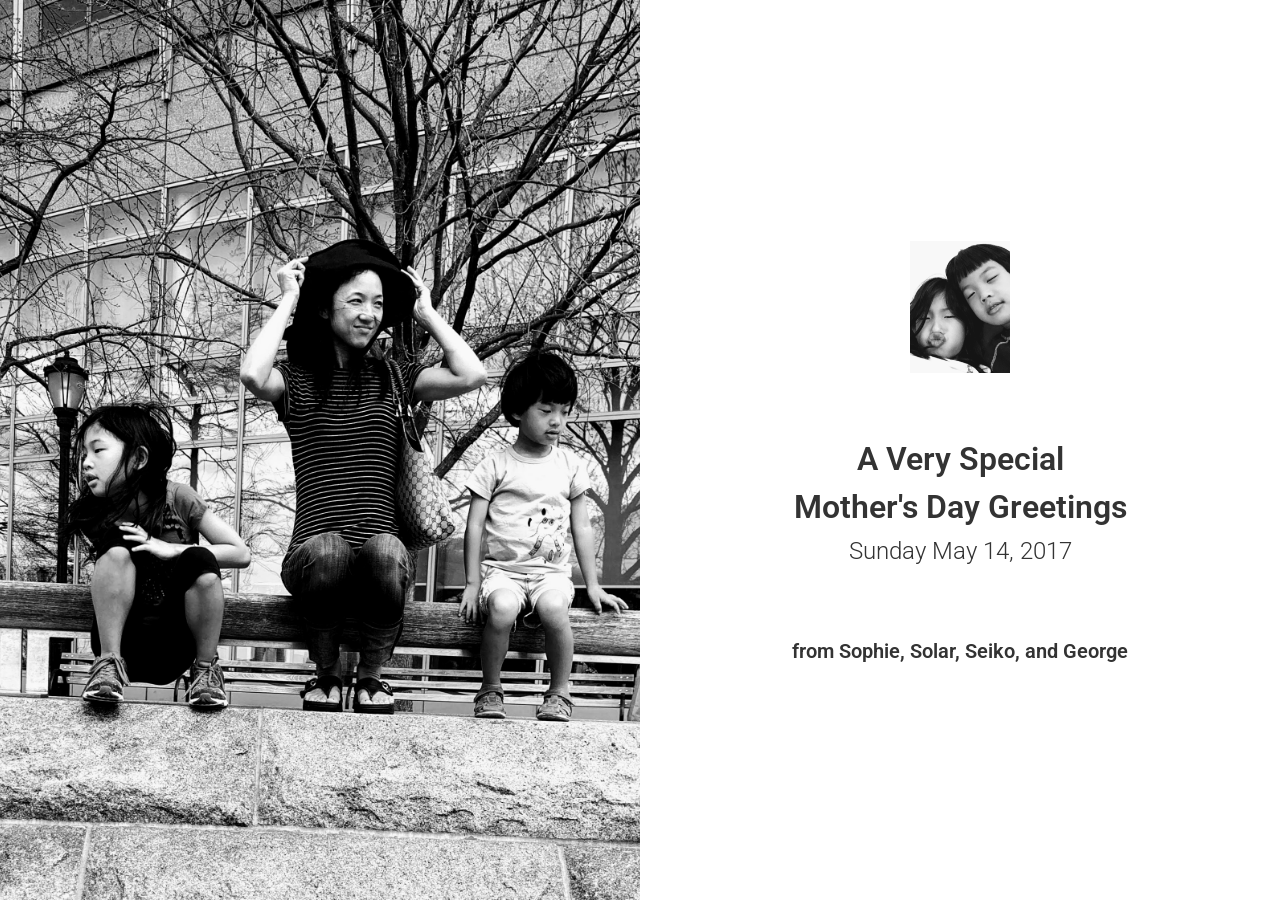
==== pub/index.html @ 1ee5c205 "hmd17 initial commit; separate one for nainai and oba" ====
<!doctype html>
    <html lang="en">
      <head>
        <meta charset="utf-8">
        <meta name="viewport" content="width=device-width, initial-scale=1">

        <!-- SEO -->
        <title>A Very Special<br/>Mother's Day Greetings</title>
        <meta name="description" content="A Very Special<br/>Mother's Day Greetings, by from Sophie, Solar, Seiko, and George">

        <!-- URL CANONICAL -->
        <!-- <link rel="canonical" href="http://your-url.com/"> -->

        <!-- Google Fonts -->
        <link href="https://fonts.googleapis.com/css?family=Roboto:100,100i,300,300i,400,400i,700,700i%7CMaitree:200,300,400,600,700&amp;subset=latin-ext" rel="stylesheet">

        <!-- CSS Base -->
        <link rel="stylesheet" type='text/css' media='all' href="static/css/base.css">

        <!-- CSS Colors -->
        <link rel="stylesheet" type='text/css' media='all' href="static/css/colors.css">

        <!-- Optional - CSS SVG Icons (Font Awesome) -->
        <link rel="stylesheet" type='text/css' media='all' href="static/css/svg-icons.css">

        <!-- SOCIAL CARDS (ADD YOUR INFO) -->

        <!-- FAVICONS -->
        <link rel="shortcut icon" sizes="16x16" href="static/images/favicons/unisworks.png">

        <!-- Android -->
        <meta name="mobile-web-app-capable" content="yes">
        <meta name="theme-color" content="#333333">

        <!--<style>-->
        <!--  @import url('https://fonts.googleapis.com/css?family=Nothing+You+Could+Do');-->
        <!--</style>-->
        <link href="https://fonts.googleapis.com/css?family=Inconsolata" rel="stylesheet">
        <link href="https://fonts.googleapis.com/css?family=Nothing+You+Could+Do" rel="stylesheet">
        <link href="https://fonts.googleapis.com/css?family=Roboto+Condensed" rel="stylesheet">
        <link href="https://fonts.googleapis.com/css?family=Maitree" rel="stylesheet">

      </head>
      <body>

        <main role="main">
          <article id="webslides" class="">
            <!-- Quick Guide
              - Each parent <section> in the <article id="webslides"> element is an individual slide.
              - Vertical sliding = <article id="webslides" class="vertical">
              - <div class="wrap"> = container 1200px / <div class="wrap size-50"> = 600px;
            -->

    
            <section class="bg-white fullscreen">
              <div class="card-50">
                <figure>
                  <img src="static/images/hmd17_photos/sophie_solar_mama_sitting.jpg" alt="stars">
                </figure>
                <!-- end figure-->
                <div class="flex-content aligncenter">
                  <img class="aligncenter img.size-30 zoomIn" src="static/images/hmd17_photos/selfie_sophie_solar.jpg" alt="author" width="100">
                  <br/>
                  <br/>
                  <br/>
                  <h4 class="fadeIn"><strong>A Very Special<br/>Mother's Day Greetings</strong>
                  </h4>
                  <p class="text-intro fadeIn">Sunday May 14, 2017
                  </p>
                  <h5 class="fadeInUp slow"><br/><b>from Sophie, Solar, Seiko, and George</b></h5>
                </div>
                <!-- end .flex-content-->
              </div>
            </section>
            
    
            <section class="bg-black-blue">
              <span class="background dark" style="background-image:url('static/images/hmd17_photos/sophie_solar_icecream_2.jpg')"></span>
              <!--.wrap = container 1200px -->
              <div class="wrap">
                <blockquote class="wall">
                  <p class="fadeIn slow">We miss you..
                  </p>
                  <p class="fadeInUp slow"><cite>Solar, Sophie, Seiko, and George</cite></p>
                </blockquote>
              </div>
              <!-- .end .wrap -->
            </section>
            
    
            <section class="bg-white fullscreen">
              <div class="card-50">
                <figure>
                  <img src="static/images/hmd17_photos/sophie_solar_icecream_3.jpg" alt="stars">
                </figure>
                <!-- end figure-->
                <div class="flex-content aligncenter">
                  <h4>Dear NaiNai, </h4><br/><br/><h2><strong>Happy Mother's Day</h2><br/><br/></strong><h4>Sunday, May 14, 2017</h4><br/><br/><p><b>Solar, Sophie, Seiko, and George</b></p>
                </div>
                <!-- end .flex-content-->
              </div>
            </section>
    
            </article>
          <!-- end article -->
        </main>
        <!-- end main -->

        <script src="static/js/svg-icons.js"></script>
        <script src="static/js/webslides.js"></script>
        <script>
          window.ws = new WebSlides({ changeOnClick: true });
        </script>

        <!-- OPTIONAL - svg-icons.js (fontastic.me - Font Awesome as svg icons) -->
        <script defer src="static/js/svg-icons.js"></script>

      </body>
    </html>
---- pub/static/css/base.css ----
/*---------------------------------------------------------------------------------

	App: WebSlides
	Version: 1.0.0
	Date: 2017-02-11
	Description: A simple and versatile framework for building HTML presentations, landings, and portfolios.
	Author: José Luis Antúnez
	Author URI: http://twitter.com/jlantunez
	License: The MIT License (MIT)
	License URI: https://opensource.org/licenses/MIT

-----------------------------------------------------------------------------------

	0. CSS Reset & Normalize
	1. Base
		1.1 Wrap/Container
		1.2 Animations
		1.3 Responsive Media (videos, iframe, screenshots...)
		1.4 Basic Grid (2,3,4 columns)
	2. Typography & Lists
		2.1 Headings with background
		2.2 Classes: .text-
		2.3 San Francisco Font (Apple)
	3. Header & Footer
		3.1 Logo
	4. Navigation
		4.1 Navbars
	5. SLIDES (vertically and horizontally centered)
		5.1 Mini container & Alignment
		5.2 Counter / Navigation Slides
		5.3 Background Images/Video
	6. Magic blocks = .flexblock (Flexible blocks with auto-fill and equal height).
		6.1 .flexblock.features
		6.2 .flexblock.clients
		6.3 .flexblock.steps
		6.4 .flexblock.metrics
		6.5 .flexblock.specs
		6.6 .flexblock.reasons
		6.7 .flexblock.gallery
		6.8 .flexblock.plans
		6.9. flexblock.activity
	7. Promos/Offers (pricing, tagline, CTA...)
	8. Work / Resume / CV
	9. Table of contents
	10. Cards
	11. Quotes
	12. Avatars
	13. Tables
	14. Forms
	15. Safari Bug (flex-wrap)
	16. Print

----------------------------------------------------------------------------------- */

/*=========================================
0. CSS Reset & Normalize
=========================================== */

html, body, div, span, applet, object, iframe, h1, h2, h3, h4, h5, h6, p, blockquote, pre, a, abbr, acronym, address, big, cite, code, del, dfn, em, img, ins, kbd, q, s, samp, small, strike, strong, sub, sup, tt, var, b, u, i, center, dl, dt, dd, ol, ul, li, fieldset, form, label, legend, table, caption, tbody, tfoot, thead, tr, th, td, article, aside, canvas, details, embed, figure, figcaption, footer, header, hgroup, menu, nav, output, ruby, section, summary, time, mark, audio, video { border: 0; font-size: 100%; font: inherit; vertical-align: baseline; margin: 0; padding: 0 }

article, aside, details, figcaption, figure, footer, header, main, menu, nav, section, summary {
  display: block;
}
body {
  line-height: 1;
}

blockquote,
q {
  quotes: none
}

blockquote:before,
blockquote:after,
q:before,
q:after {
  content: none
}

table {
  border-collapse: collapse;
  border-spacing: 0;
}

html {
  -webkit-text-size-adjust: 100%;
  -ms-text-size-adjust: 100%;
  -webkit-box-sizing: border-box;
  -moz-box-sizing: border-box;
  box-sizing: border-box;
}

*,
*::before,
*::after {
  -webkit-box-sizing: inherit;
  -moz-box-sizing: inherit;
  box-sizing: inherit;
}

audio,
canvas,
progress,
video {
  display: inline-block;
  vertical-align: baseline;
}

embed,
iframe,
object {
  max-width: 100%;
}

audio:not([controls]) {
  display: none;
  height: 0;
}

[hidden],
template {
  display: none;
}

ul {
  list-style: square;
  text-indent: inherit;
}

ol {
  list-style: decimal;
}

b,
strong {
  font-weight: 600;
}

a {
  background-color: transparent;
}

a:active,
a:hover {
  outline: 0;
}

sup,
sub {
  font-size: 0.75em;
  line-height: 2.2em;
  height: 0;
  line-height: 0;
  position: relative;
  vertical-align: baseline;
}

sup {
  bottom: 1ex;
}

sub {
  top: 0.5ex;
}

small {
  font-size: 0.75em;
  line-height: 1.72;
}

big {
  font-size: 1.25em;
}

hr {
  border: none;
  clear: both;
  display: block;
  height: 1px;
  width: 100%;
  text-align: center;
  margin: 3.2rem auto;
}

h2 + hr,
h3 + hr {
  margin-bottom: 4.8rem;
}

p + hr {
  margin-bottom: 4rem;
}

/*
hr::after {
    position: relative;
    top: -2.4rem;
    font-size: 2.4rem;
    content: "\00A7";
    display: inline-block;
    border-radius: 50%;
    width: 4.8rem;
    height: 4.8rem;
    line-height: 4.8rem;
}*/
dfn,
cite,
em,
i {
  font-style: italic;
}

abbr,
acronym {
  cursor: help;
}

mark,
ins {
  text-decoration: none;
  padding: 0 4px;
  text-shadow: none;

}

::-moz-selection {
  text-shadow: none;
}

::-webkit-selection {
  text-shadow: none;
}

::selection {
  text-shadow: none;
}

img {
  /* Make sure images are scaled correctly. */
  border: 0;
  height: auto;
  max-width: 100%;
}

img:hover {
  opacity: 0.90;
  filter: alpha(opacity=90);
}

svg:not(:root) {
  overflow: hidden;
}

figure {
  position: relative;
  margin: 0;
  line-height: 0;
}

optgroup {
  font-weight: bold;
}

table {
  width: 100%;
  border-collapse: collapse;
  border-spacing: 0;
  margin-bottom: 24px;
}

td,
th {
  padding: 0;
}

blockquote:before,
blockquote:after,
q:before,
q:after {
  content: "";
}

blockquote,
q {
  quotes: "" "";
}

dt {
  font-weight: bold;
}

dd {
  margin: 0;
}


/*=== Clearing === */
.clear:before, .clear:after, header:before, header:after, main:before, main:after, .wrap:before, .wrap:after, group:before, group:after, section:before, section:after, aside:before, aside:after,footer:before, footer:after{ content: ""; display: table; }
.clear:after, header:after, main:after, .wrap:after, group:after, section:after, aside:after, footer:after { clear: both; }

/*=========================================
1. Base --> Baseline: 8px = .8rem
=========================================== */

/* -- Disable elastic scrolling/bounce  -- */

html,
body {
  width: 100%;
  height: 100%;
  overflow: hidden;
}

#webslides {
  height: 100vh;
  overflow-x: hidden;
  overflow-y: scroll;
  -webkit-overflow-scrolling: touch;
}
/* -- Hide scrollbar, but still being able to scroll -- */

#webslides {
    -ms-overflow-style: none;  /* IE 10+ */
}
#webslides::-webkit-scrollbar {
    display: none;  /* Safari and Chrome */
}

/* -- Prototype faster - Vertical rhythm  -- */

body.baseline {
  background: url(../images/baseline.png) left top .8rem/.8rem;
}
/*
#webslides.vertical {cursor: s-resize; }
*/

li li {
  margin-left: 1.6rem;
}

a,
a:active,
a:focus,
a:visited,
input:focus,
textarea:focus,
button{
  text-decoration: none;
  -webkit-transition: all .3s ease-out;
  transition: all .3s ease-out;
}

p a:active {
  position: relative;
  top: 2px;
}

nav a[rel="external"] em,
.hidden {
  clip: rect(1px, 1px, 1px, 1px);
  position: absolute !important;
  height: 1px;
  width: 1px;
  overflow: hidden;
}

/*Layer/Box Shadow*/
.shadow {
  position: relative;
}
.shadow:before,.shadow:after {
  z-index: -1;
  position: absolute;
  content: "";
  bottom: 1.6rem;
  left: 2.4rem;
  width: 50%;
  top: 80%;
  max-width:300px;
  transform: rotate(-3deg);
}
.shadow:after
{
  -webkit-transform: rotate(3deg);
  -moz-transform: rotate(3deg);
  transform: rotate(3deg);
  right: 2.4rem;
  left: auto;
}

/*=== 1.1 WRAP/CONTAINER === */

.wrap,header nav, footer nav {
  position: relative;
  width: 1200px;
  max-width: 100%;
  margin-right:auto;
  margin-left: auto;
  z-index: 2;
}

.frame,.shadow {
  padding: 2.4rem;
}
.radius {border-radius: .4rem;}

.alignright {
  float: right;
}

.alignleft {
  float: left;
}

.aligncenter {
  margin-right: auto;
  margin-left: auto;
  text-align: center;
}

img.aligncenter {
  display: block;
}

img.alignleft,
img.alignright,
img.aligncenter {
  margin-top: 2.4rem;
  margin-bottom: 2.4rem;
}

@media (min-width: 768px) {
  img.aligncenter {
    margin-top: .8rem;
    margin-bottom: .8rem;
  }
  img.alignright,svg.alignright {
    margin: .8rem 0 .8rem 4.8rem
  }
  img.alignleft,svg.alignright {
    margin: .8rem 4.8rem .8rem 0;
  }
}
@media (min-width: 1024px) {

  /*=== div.size-60, img.size-50, h1.size-40, p.size-30... === */
  .size-80 {
    width: 80%;
  }
  .size-70 {
    width: 70%;
  }
  .size-60 {
    width: 60%;
  }
  .size-50 {
    width: 50%;
  }
  .size-40 {
    width: 40%;
  }
  .size-30 {
    width: 30%;
  }
  .size-20 {
    width: 20%;
  }
}

pre,
code {
  font-family: 'Cousine', monospace;
}

pre {
  font-size: 1.6rem;
  line-height: 2.4rem;
  white-space: pre-wrap;
  word-wrap: break-word;
  text-align: left;
  padding: 2.4rem;
  overflow: auto;
  width: 100%;
}

pre + p {
  margin-top: 3.2rem;
}

code {
  padding: .4rem;
}

pre code {
  padding: 0;
}


/*=== 1.2 Animations ================
Just 5 basic animations:
.fadeIn, .fadeInUp, .zoomIn, .slideInLeft, slideInRight
https://github.com/daneden/animate.css*/

/*-- fadeIn -- */
@-webkit-keyframes fadeIn {
  from {
    opacity: 0;
  }
  to {
    opacity: 1;
  }
}

@-moz-keyframes fadeIn {
  from {
    opacity: 0;
  }
  to {
    opacity: 1;
  }
}

@keyframes fadeIn {
  from {
    opacity: 0;
  }
  to {
    opacity: 1;
  }
}
.fadeIn {
  -webkit-animation: fadeIn 1s;
  animation: fadeIn 1s;
}

/*-- fadeInUp -- */
@-webkit-keyframes fadeInUp {
  from {
    opacity: 0;
    -webkit-transform: translate3d(0, 100%, 0);
    transform: translate3d(0, 100%, 0);
  }

  to {
    opacity: 1;
    -webkit-transform: none;
    transform: none;
  }
}

@keyframes fadeInUp {
  from {
    opacity: 0;
    -webkit-transform: translate3d(0, 100%, 0);
    transform: translate3d(0, 100%, 0);
  }

  to {
    opacity: 1;
    -webkit-transform: none;
    transform: none;
  }
}

.fadeInUp {
  -webkit-animation: fadeInUp 1s;
  animation: fadeInUp 1s;
}

/*-- zoomIn -- */
@-webkit-keyframes zoomIn {
  from {
    opacity: 0;
    -webkit-transform: scale3d(.3, .3, .3);
    transform: scale3d(.3, .3, .3);
  }

  50% {
    opacity: 1;
  }
}

@keyframes zoomIn {
  from {
    opacity: 0;
    -webkit-transform: scale3d(.3, .3, .3);
    transform: scale3d(.3, .3, .3);
  }

  50% {
    opacity: 1;
  }
}

.zoomIn {
  -webkit-animation: zoomIn 1s;
  animation: zoomIn 1s;
}

/*-- slideInLeft -- */

@keyframes slideInLeft {
  from {
    transform: translate3d(-100%, 0, 0);
    visibility: visible;
  }

  to {
    transform: translate3d(0, 0, 0);
  }
}

.slideInLeft {
  -webkit-animation: slideInLeft 1s;
  animation: slideInLeft 1s;
}

/*-- slideInRight -- */

@keyframes slideInRight {
  from {
    transform: translate3d(100%, 0, 0);
    visibility: visible;
  }

  to {
    transform: translate3d(0, 0, 0);
  }
}

.slideInRight {
  -webkit-animation: slideInRight 1s;
  animation: slideInRight 1s;
}

/* Animated Background (Matrix) */
@-webkit-keyframes anim {
  0% {
    -webkit-transform: translateY(0);
    transform: translateY(0);
  }
  100% {
    -webkit-transform: translateY(-1200px);
    transform: translateY(-1200px);
  }
}

@keyframes anim {
  0% {
    -webkit-transform: translateY(0);
    transform: translateY(0);
  }
  100% {
    -webkit-transform: translateY(-1200px);
    transform: translateY(-1200px);
  }
}
/* Duration */
.slow {
  -webkit-animation-duration: 4s;
  animation-duration: 4s;
}
.slow + .slow {
  -webkit-animation-duration: 5s;
  animation-duration: 5s;
}

/* Transitions */

header,
footer,
#navigation {
  -webkit-transition: all 0.4s ease-in-out;
  transition: all 0.4s ease-in-out;
}

/*=== 1.3 Responsive Media (videos, iframe...) === */

.embed {
  position: relative;
  height: 0;
  overflow: hidden;
  /*aspect ratio:16:9*/
  padding-bottom: 56.6%;
  /*aspect ratio: 4:3*/
  /*padding-bottom: 75%;*/
}

.embed iframe,
.embed object,
.embed embed {
  position: absolute;
  top: 0;
  left: 0;
  width: 100%;
  height: 100%;
  margin: 0;
}

/*=== Browser (Screenshots) ================ */

h1 + .browser,
h2 + .browser,
p + .browser {
  margin-top: 4.8rem;
}


/* <figure class="browser"> img </figure> */

.browser {
  overflow: hidden;
  border-radius: .3rem;
  max-width: 1024px;
  margin: 0 auto 3.2rem;
}
.browser figcaption {padding: 2.4rem;
}
li .browser {margin-bottom: 0;
}

/*=== Topbar === */

.browser:before {
  position: absolute;
  top: 0;
  left: 0;
  text-align: left;
  font-size: .8rem;
  padding: 1.6rem;
  width: 100%;
  line-height: 0;
  /*copypastecharacter.com/graphic-shapes */
  content: "● ● ●";
}
@media (min-width:768px) {
  .browser:before {
    font-size: 1.6rem;
  }
}


.browser img {
  width: 100%;
  margin-top: 3.2rem;
}



/*=== 1.4. Basic Grid (Flexible blocks)
Auto-fill & Equal height === */

.grid {
  margin-right: auto;
  margin-left: auto;
  display: -webkit-flex;
  display: flex;
  -webkit-flex-wrap: wrap;
  flex-wrap: wrap;
  clear: both;
}

.grid:before {
  content: "";
  display: table;
}

.grid:after {
  clear: both;
}

.grid > .column {
  position: relative;
  width: 100%;
  display: -webkit-flex;
  display: flex;
  flex: auto;
  -webkit-flex-direction: column;
  flex-direction: column;
  -webkit-transition: .3s;
  transition: .3s;
  padding: 2.4rem;
}

.grid.vertical-align .column {
  justify-content: center;
}

@media (min-width:768px) {
  .grid > .column {
    width: 25%;
  }
  /* Grid (Sidebar + Main) .grid.sm */
  .grid.sm .column:nth-child(1) {
    width: 30%
  }
  .grid.sm .column:nth-child(2) {
    width: 70%;
  }
  /* Grid (Main + Sidebar) .grid.ms */
  .grid.ms .column:nth-child(1) {
    width: 70%
  }
  .grid.ms .column:nth-child(2) {
    width: 30%;
  }
  /* Grid (Sidebar + Main + Sidebar) .grid.sms */
  .grid.sms .column:nth-child(2) {
    width: 50%;
  }
}


/*============================
2. TYPOGRAPHY & LISTS
============================== */

html,
body {
  line-height: 1;
  /*Sometimes fonts don't display optimally on all devices*/
  /*-moz-osx-font-smoothing: grayscale;*/
  /*-webkit-font-smoothing: antialiased;*/
  text-rendering: optimizeLegibility;
  font-weight: 300;
}

html,
body,
input,
select,
textarea {
  font-family: "Roboto", "San Francisco", helvetica, arial, sans-serif;
  font-size: 62.5%;
}

body,
textarea {
  font-size: 1.8rem;
}

p,
li,
time,
table,
big,
textarea,
label {
  line-height: 3.2rem;
  margin-bottom: 3.2rem;
}

li,p:last-child {
  margin-bottom: 0;
}


ul>li,ol>li {margin-left: 3.2rem;}
li li {
  font-size: 100%;
}

/*== List .description (Product/Specs) === */

ul.description {
  padding: 0;
}

.description + p{
  margin-top: 3.2rem;
}

.description li {
  position: relative;
  padding-top:.8rem;
  padding-bottom: .8rem;
  -webkit-transition: .3s;
  transition: .3s;
}
.description li:hover{
  padding-left: .4rem;
}
ul.description li,.column ul li {list-style: none;margin-left: 0;}

.column ol>li {margin-left: 1.6rem;
}

h1 svg,
h2 svg, h3 svg, h4 svg {
  margin-top: -.8rem;
}
.text-intro svg,.wall p svg,.try svg {
  margin-top: -.4rem;
}
.flexblock li h2 svg,.flexblock li h3 svg {margin-top: 0;
}

h1 {
  font-size: 4rem;
  line-height: 5.6rem;
}

h1 span {
  font-style: italic;
}

h2 {
  font-size: 3.2rem;
  line-height: 4.8rem;
}

h3 {
  font-size: 2.4rem;
  line-height: 4rem;
}

h4 {
  font-size: 2.2rem;
  line-height: 4rem;
}

h5 {
  font-size: 2rem;
  font-weight: 600;
  line-height: 3.2rem;
}

h6 {
  font-size: 1.8rem;
  line-height: 3.2rem;
  font-weight: 600;
}
h2.alignleft + p.alignright {margin-top: 1.2rem;margin-bottom: 0;}
h3.alignleft + p.alignright {margin-top: .4rem;margin-bottom: 0;}

@media (min-width: 768px) {
  h1 {
    font-size: 5.6rem;
    line-height: 7.2rem;
  }
  h2 {
    font-size: 4.8rem;
    line-height: 6.4rem;
  }
  h3 {
    font-size: 4rem;
    line-height: 5.6rem;
  }
  h4 {
    font-size: 3.2rem;
    line-height: 4.8rem;
  }
}

h1+h1,h1+h2,h1+h3,h1+h4,h1+h5,h1+h6,
h2+h1,h2+h2,h2+h3,h2+h4,h2+h5,h2+h6,
h3+h1,h3+h2,h3+h3,h3+h4,h3+h5,h3+h6,
h4+h1,h4+h2,h4+h3,h4+h4,h4+h5,h4+h6,
h5+h1,h5+h2,h5+h3,h5+h4,h5+h5,h5+h6,
h6+h1,h6+h2,h6+h3,h6+h4,h6+h5,h6+h6 {
  margin-top: .8rem;
}

h1+img,h2+img,h3+img {
  margin-top: 4.8rem;
  margin-bottom: 4.8rem;
}
[class*="content-"] > [class*="content-"] h2,
[class*="content-"] > [class*="content-"] h3,
[class*="content-"] > [class*="content-"] h4 {
  font-size: 2.4rem;
  line-height: 4rem;
}
/*=========================================
2.1. Headings with background
=========================================== */

h1[class*="bg-"],h2[class*="bg-"],h3[class*="bg-"],h4[class*="bg-"],
h5[class*="bg-"],h6[class*="bg-"],ul[class*="bg-"],ol[class*="bg-"],
li[class*="bg-"],p[class*="bg-"] {
  padding: 2.4rem;
}

h1 [class*="bg-"],h2 [class*="bg-"],h3 [class*="bg-"] {
  padding: .4rem .8rem;
}

/*=========================================
2.2. Typography Classes = .text-
=========================================== */

.text-intro,[class*="content-"] p {
  font-size: 2.4rem;
  line-height: 4rem;
}
/* -- Serif -- */
.text-serif, h1 span {
  font-family: "Maitree", times, serif;

}

/* -- h1,h2... Promo/Landings -- */
.text-landing {
  /*font-weight: 600;*/
  letter-spacing: .4rem;
  text-transform: uppercase;
}
@media (min-width: 768px) {
  .text-landing {
    letter-spacing: 1.6rem;
  }
}
/* -- Subtitle (Before h1, h2) --
p.subtitle + h1/h2 */

p.text-subtitle {
  font-size: 1.6rem;
}
p.text-subtitle svg {vertical-align: text-top;}

.text-subtitle {
  text-transform: uppercase;
  letter-spacing: .2rem;
  margin-bottom: 0;
}
.text-subtitle + p  {
  margin-top: 3.2rem;
}


.text-uppercase {text-transform: uppercase;}
.text-lowercase {text-transform: lowercase;}

/* -- Numbers (results, sales... 23,478,289 iphones) -- */

.text-data {
  font-size: 6.4rem;
  line-height: 8rem;
  margin-bottom: .8rem;
}

@media (min-width: 768px) {
  .text-data {
    font-size: 15.2rem;
    line-height: 16.8rem;
  }
}

.text-label {
  font-weight: 600;
  display: inline-block;
  width: 12.8rem;
  text-transform: uppercase;
}

/* -- Magazine Two Columns -- */

@media (min-width: 768px) {
  .text-cols {
    -webkit-column-count: 2;
    -moz-column-count: 2;
    column-count: 2;
    -webkit-column-gap: 4.8rem;
    -moz-column-gap: 4.8rem;
    column-gap: 4.8rem;
    text-align: left;
  }
  .text-landing + .text-cols{
    margin-top: 3.2rem;
  }
}
.text-cols p:first-child:first-letter {
  font-size: 11rem;
  font-weight: 600;
  text-transform: uppercase;
  float: left;
  padding: 0;
  margin: -.4rem 1.6rem 0 0;
  line-height: 1;
}

/* -- Heading with border -- */

.text-context {
  position: relative;
  /*letter-spacing: .1rem;*/
}
.text-context.text-uppercase {
  letter-spacing: .1rem
}

.text-context:before {
  content: "";
  display: block;
  width: 12rem;
  height: .2rem;
  margin-bottom: .6rem;
}
.column .text-context:before {
  width:100%;
}

/* -- Separator/Symbols (stars ***...) -- */

.text-symbols {font-weight: 600; letter-spacing: .8rem;text-align: center;
}

/* -- Separator -- */
.text-separator {
  margin-top:2.4rem;
}
.text-separator:before {
  position: absolute;
  width: 16%;
  height: .4rem;
  content: "";
  margin-top:-1.6rem;
  left: 0;
}
@media (min-width: 568px) {
  .text-separator {
    width: 80%;
    margin-top: 0;
    margin-left: 20%;
  }
  .text-separator:before {
    margin-top: 1.2rem;
  }
}

/* -- Pull Quote (Right/Left)  -- */

[class*="text-pull"] {
  position: relative;
  font-size: 2.4rem;
  line-height: 4rem;
  font-weight: 400;
  margin-right: 2.4rem;
  margin-left: 2.4rem;
}

[class*="text-pull-"] {
  padding-top: 1.4rem;
  margin-top: .8rem;
}

@media (min-width: 1024px) {
  [class*="text-pull"] {
    margin-right: -4rem;
    margin-left: -4rem;
  }
}
@media (min-width: 568px) {
  [class*="text-pull-"] {
    width: 32rem;
  }
  .text-pull-right {
    float: right;
    margin-right: -2.4rem;
    margin-left: 2.4rem;
  }
  .text-pull-left {
    float: left;
    margin-left: -2.4rem;
    margin-right: 2.4rem;
  }
}
/* -- Info Messages (error, warning, success... -- */

.text-info {font-size: 1.6rem;line-height: 2.4rem;
}


/*=========================================
2.1. San Francisco Font (Apple's new font)
=========================================== */

.text-apple,.bg-apple {
  font-family: "San Francisco", helvetica, arial, sans-serif;
}


/* Ultra Light */

@font-face {
  font-family: "San Francisco";
  font-weight: 100;
  src: url("https://applesocial.s3.amazonaws.com/assets/styles/fonts/sanfrancisco/sanfranciscodisplay-ultralight-webfont.woff2");
}


/* Thin */

@font-face {
  font-family: "San Francisco";
  font-weight: 200;
  src: url("https://applesocial.s3.amazonaws.com/assets/styles/fonts/sanfrancisco/sanfranciscodisplay-thin-webfont.woff2");
}


/* Regular */

@font-face {
  font-family: "San Francisco";
  font-weight: 400;
  src: url("https://applesocial.s3.amazonaws.com/assets/styles/fonts/sanfrancisco/sanfranciscodisplay-regular-webfont.woff2");
}


/* Bold */

@font-face {
  font-family: "San Francisco";
  font-weight: bold;
  src: url("https://applesocial.s3.amazonaws.com/assets/styles/fonts/sanfrancisco/sanfranciscodisplay-bold-webfont.woff2");
}


/*=========================================
3. Header & Footer
=========================================== */

header,
footer,
#navigation {
  width: 100%;
  padding: 2.4rem;
}

header p,
footer p {
  line-height: 4.8rem;
  margin-bottom: 0;
}

header[role=banner] img,
footer img {
  height: 4rem;
  vertical-align: middle;
}

header, footer {
  position: absolute;
  top: 0;
  left: 0;
  /* hover/visibility */
  z-index: 3;
}
footer {
  top: auto;
  bottom: 0;
}

/*=== Hide header[role=banner] === */

/*desktop only? Add @media (min-width: 1025px)*/
header[role=banner] {
  opacity: 0;
}
/*=== Show Header[role=banner] === */
header[role=banner]:hover {
  opacity: 1;
}

@media (max-width: 767px) {
  footer .alignleft, footer .alignright {
    float: none;
    display: block;
  }
}


/*=== 3.1. Logo === */

.logo {
  text-transform: lowercase;
  /*float: left;
  font-size: 4.8rem;*/
}

.logo a {
  background: url(../images/logos/logo.svg) no-repeat 0 0;
  background-size: 4.8rem;
  width: 4.8rem;
  height: 4.8rem;
  vertical-align: middle;
  float: left;
  text-indent: -4000px;
  /*If you remove text-indent */
  /*padding-left: 6rem;*/
}

.logomdai {
  background-size: 35rem;
}

/*@media (max-width: 600px){
.logo a {text-indent: -4000px;
 }
}*/

/*=========================================
4. Navigation
=========================================== */


/*=== 4.1. Navbars === */

nav ul {
  display: -webkit-flex;
  display: flex;
  -webkit-flex-wrap: wrap;
  flex-wrap: wrap;
  /*====align left====*/
  justify-content: flex-start;
  /* ==== align center ====*/
  /*justify-content: center; */
  /*====align right====*/
  /* justify-content: flex-end; */
  /*====separated columns li a====*/
  /* justify-content: space-between; */
  /*====separated columns centered li a====*/
  /*justify-content: space-around;*/
}

nav ul li {
  position: relative;
  float: left;
  list-style: none;
}

nav ul li:first-child,
nav[role=navigation] ul li {
  margin-left: 0;
}

nav[role=navigation] li a {
  position: relative;
  padding: 0 1.6rem;
  line-height: 4.8rem;
  text-decoration: none;
  display: -webkit-flex;
  display: flex;
  justify-content: center;
  max-width: 100%;
  /*full li>a when you decide*/
}
nav[role=navigation] li a svg {margin: 1.5rem .4rem 1.5rem 0;}

header nav ul {
  margin: 0;
  justify-content: flex-end;
}

nav.aligncenter ul, .aligncenter nav ul {
  /* ==== align center ====*/
  justify-content: center;
}

nav.navbar ul li {
  /*====full float li a ====*/
  -webkit-flex: 1 1 auto;
  flex: 1 1 auto;
}

@media (max-width: 568px) {
  nav.navbar ul {
    -webkit-flex-flow: column wrap;
    flex-flow: column wrap;
    padding: 0;
  }
  nav.navbar li a {
    justify-content:flex-start;
  }
}

/*============================================
5. SLIDES (Full Screen)
Vertically and horizontally centered
============================================== */

/* Fade transition to all slides.
* = All HTML elements will have those styles.*/

section * {
  -webkit-animation: fadeIn 0.3s ease-in-out;
  animation: fadeIn 0.3s ease-in-out;
}
section .background,section .background-video,
[class*="background-"].light,[class*="background-"].dark {
  -webkit-animation-duration:0s;
  animation-duration:0s;
}

/*=== Section = Slide === */

section,.slide
{
  position: relative;
  display: -webkit-flex;
  display: flex;
  -webkit-flex-direction: column;
  flex-direction: column;
  justify-content: center;
  /*Fixed/Visible header? padding-top: 12rem; */
  padding: 2.4rem;
  word-wrap: break-word;
  page-break-after: always;
  min-height: 100vh; /*Fullscreen*/
  /* Prototyping? min-height: 720px (Baseline: 8px = .8rem)*/
}

@media (min-width: 1024px) {
  section, .slide {
    padding-top: 12rem;
    padding-bottom: 12rem;
  }
}
/*slide no padding (full card, .embed> youtube video...) */
.fullscreen {
  padding: 0;
  /* Fixed/Visible header?
  padding:8.2rem 0 0 0;
  */
}

/* slide alignment - top */
.slide-top {
  justify-content: flex-start;
}


/* slide alignment - bottom */
.slide-bottom {
  justify-content: flex-end;
}


/*== 5.1. Mini container width:50% (600px)
.wrap:1200px; / Aligned items [class*="content-"]=== */

[class*="content-"] {
  position: relative;
  /*display: table;*/
  text-align: left;
}
.wrap[class*="bg-"],.wrap.frame,
[class*="content-"][class*="bg-"],
[class*="content-"].frame, [class*="align"][class*="bg-"]{
  padding: 4.8rem;
}

[class*="content-"] > [class*="content-"] p {
  font-size: 1.8rem;
  line-height: 3.2rem;
}

.content-center {
  margin: 0 auto;
  text-align: center;
}

@media (min-width: 768px) {
  [class*="content-"] {
    width: 50%;
  }
  .content-left {
    float: left;
  }
  .content-right {
    float: right;
  }
  [class*="content-"] + [class*="content-"] {
    padding-left:2.4rem;
    margin-bottom: 4.8rem;
  }
  [class*="content-"] + [class*="size-"] {
    margin-top: 6.4rem;
    clear:both;
  }

  [class*="content-"]:before,
  [class*="content-"]:after {
    content: "";
    display: table;
  }

  [class*="content-"]:after {
    clear: both;
  }
}
/* === 5.2 Counter / Navigation Slides  === */

#navigation {
  position: fixed;
  width: 24.4rem;
  margin-right: auto;
  margin-left: auto;
  right: 0;
  bottom: 0;
  left: 0;
  /* hover/visibility */
  z-index: 3;
}
#navigation  {
  -webkit-animation: fadeIn 16s;
  animation: fadeIn 16s;
  opacity:0;
}
#navigation:hover {
  opacity: 1;
}
/* -- navigation arrow always visible? -- */

/*
#webslides:hover #navigation {
opacity: 1;
}
*/

#counter {
  position: relative;
  display: block;
  width: 10rem;
  margin-right: auto;
  margin-left: auto;
  text-align: center;
  line-height: 4.8rem;
}

#navigation p {
  margin-bottom: 0;
}

#navigation a {
  position: absolute;
  width: 4rem;
  height: 4rem;
  text-align: center;
  border-radius: .4rem;
  text-align: center;
  font-size: 2.4rem;
  padding: .8rem;
  cursor: pointer;
}
a#next {
  right: 3.2rem;
}

a#previous {
  left: 3.2rem;
}
@media (max-width:1024px) {
  #navigation {
    background: url('../images/swipe.svg') no-repeat center top;
    background-size: 4.8rem;
    -webkit-animation: fadeIn 6s;
    animation: fadeIn 6s;
  }
  #navigation a, #counter {display: none;
  }
}

/*=== 5.3 Slides - Background Images === */

.background,
[class*="background-"] {
  position: absolute;
  top: 0;
  right: 0;
  bottom: 0;
  left: 0;
  background-repeat: no-repeat;
}

.background {
  background-position: center;
  background-size: cover
}
.background-top {
  background-position: top;
  background-size: cover;
}
.background-bottom {
  background-position: bottom;
  background-size: cover;
}

/*fullscreen video
  <video class="background-video">
*/

.background-video {
  width: 100%;
  height: 100%;
  object-fit: fill;
}

/*=== BG Positions === */

.background-center {
  background-position: center;
}

.background-center-top {
  background-position: center top;
}
.background-right-top {
  background-position: right top;
}
.background-left-top {
  background-position: left top;
}
.background-center-bottom,
.background-left-bottom,
.background-right-bottom,
.background-left,.background-right {
  background-position: center bottom;
}

@media (min-width:1024px) {
  .background-left-bottom {
    background-position: left bottom;
  }
  .background-right-bottom {
    background-position: right bottom;
  }
  .background-right {
    background-position: right;
  }
  .background-left {
    background-position: left;
  }
}



/*=== bg image light overlay === */

[class*="bg-"] .background.light,
[class*="bg-"] [class*="background-"].light {
  filter: alpha(opacity=8000);
  opacity: 0.80;
  filter: alpha(opacity=8);
}

[class*="bg-"] .background.dark,
[class*="bg-"] [class*="background-"].dark {
  filter: alpha(opacity=2000);
  opacity: 0.20;
  filter: alpha(opacity=2);
}
[class*="bg-"] .background-video.dark {
  filter: alpha(opacity=5000);
  opacity: 0.50;
  filter: alpha(opacity=5);
}
@media (max-width:1023px) {
  [class*="background-"] {
    opacity: 0.20;
    -webkit-animation: fadeIn ease-in 0.20;
    animation: fadeIn ease-in 0.20;
  }
  .background-video {
    opacity: 0.80;
  }
}
/*=== Animated Background Image === */

.background.anim {
  height: 200%;
  background-size: 100%;
  background-repeat: repeat;
  background-position: center top;
  -webkit-animation: anim 80s linear infinite;
  animation: anim 80s linear infinite;

}

/*===============================================================
6. Magic blocks with flexbox (Auto-fill & Equal Height)
Blocks Links li>a = .flexblock.blink (.blink required)
================================================================= */

.flexblock {
  margin-right: auto;
  margin-left: auto;
  padding: 0;
  display: -webkit-flex;
  display: flex;
  -webkit-flex-wrap: wrap;
  flex-wrap: wrap;
  clear: both;
}

.flexblock:before {
  content: "";
  display: table;
}

.flexblock:after {
  clear: both;
}

.flexblock li,
.flexblock.blink li>a {
  position: relative;
  display: -webkit-flex;
  display: flex;
  /*making paragraphs and linked block*/
  -webkit-flex-direction: column;
  flex-direction: column;
  margin: 0;
  padding: 2.4rem;

}

.flexblock li {
  flex: auto;
  text-align: left;
  /*float: left;*/
  width: 100%;/* more control */
  -webkit-transition: .3s;
  transition: .3s;
}
.flexblock li:hover{
  -webkit-transform: translateY(-.2rem);
  transform: translateY(-.2rem);
}
.flexblock.aligncenter li {text-align: center;}

.flexblock.vertical-align li {
  justify-content: center;
}

.flexblock.blink li {
  padding: 0;
}



@media (min-width:600px) {
  .flexblock li {
    width: 50%;
  }
}

@media (min-width:1024px) {
  .flexblock li {
    width: 25%;
  }
}

h1 + .flexblock,
h2 + .flexblock,
h3 + .flexblock,
div + ul, div + ol{
  margin-top: 3.2rem;
}

.flexblock li h2,
.flexblock li h3,footer .column h2,footer .column h3 {
  margin-bottom: 0;
  font-size: 1.8rem;
  font-weight: 600;
  line-height: 3.2rem;
}

/*====================================================================
6.1 Features <ul class="flexblock features">
====================================================================== */

.flexblock.features>li {
  width: 100%;
  border-radius: .4rem;
  margin-bottom: 4.8rem;
}


@media (min-width:768px) {
  .flexblock.features {
    margin-right: -2%;
    margin-left: -2%;
  }
  .flexblock.features>li {
    margin-right: 2%;
    margin-left: 2%;
    width: 29%;
  }
  .size-50 .flexblock.features>li{
    width: 46%;
  }
  .column .flexblock.features>li{width: 100%;}

  footer .flexblock.features>li {margin-bottom: 0;
  }
}


.features li h2 {
  text-transform: uppercase;
}

.features li span {
  font-weight: 300;
}

.features li p {
  margin: 0;
}

.features li p em {
  display: block;
}
.features li span,.features li svg {
  font-size: 6.4rem;
  line-height: 1;
  display: block;
  margin: 0;
}
.features li img {width: 6.4rem;}

.features li span sup {
  font-size: 3rem;
}

@media (min-width:1200px) {
  .features li span,
  .features li svg,.features li img {
    float: left;
    margin-right: .8rem;
  }
}


/*=====================================================================
6.2 Clients Logos <ul class="flexblock clients">
======================================================================= */

.flexblock.clients.blink li>a,.flexblock.clients li {
  padding: 0;
}

.flexblock.clients li figcaption {
  padding: 0 2.4rem 2.4rem;
}
.flexblock.clients.border li figcaption {
  padding-top: 2.4rem;
}

.clients.blink li>a,
.clients li {
  justify-content: inherit;
}

.clients li img,.clients li svg {
  display: block;
  padding: 2.4rem;
}

.clients.border li img,.clients.border li svg {
  margin-right: auto;
  margin-left: auto;
  display: block;
}

.clients li:hover  {
  z-index: 1;
}
/*==================================================
6.3 flexblock.steps <ul class="flexblock steps">
About, Philosophy...
=================================================== */

.steps li {
  width: 100%;
}

.steps li img,
.steps li span {
  margin: 0 auto .8rem;
  display: block;
}

.steps li span {
  font-size: 6.4rem;
}

@media (min-width: 768px) {
  .steps li {
    width: 50%;
  }
}

@media (min-width: 1024px) {
  .steps li {
    width: 25%;
    /*width: 33.3333%;*/
  }
  .process {
    position: absolute;
    top: 60px;
    left: 0;
    width: 0;
    height: 0;
    border-left-style: solid;
    border-left-width: 15px;
  }
}


/*=================================================
6.4 Block Numbers - <ul class="flexblock metrics">
=================================================== */

.metrics li {
  text-align: center;
  width: 100%;
}

.metrics li strong {
  display: block;
}

.metrics li span,.metrics li svg {
  font-size: 6.4rem;
  line-height: 7.2rem;
  display: block;
  margin: 0 auto;
}

@media (min-width: 568px) {
  .metrics li {
    width: 50%;
  }
}

@media (min-width: 1024px) {
  .metrics li {
    width: 25%;
  }
}
.card-50 .metrics li {
  width: 50%;
}

/*=====================================================
6.5 Specs/Items: <ul class="flexblock specs">
======================================================= */

.specs li {
  width: 100%;
  text-align: left;
}

.specs li:after {
  content: "";
  height: 1px;
  display: block;
  position: relative;
  bottom: -2.4rem;
}

.specs li:hover {
  -webkit-transform: translateX(.2rem);
  transform: translateX(.2rem);
}

.specs li span,.specs li svg {
  font-size: 6.4rem;
  line-height: 1;
  display: block;
  margin: 0;
}
.specs li img {width: 6.4rem;}

.specs li span  {
  font-weight: 300;

}
.specs li span sup {
  font-size: 3rem;

}

@media (min-width:1024px) {
  .specs li span,
  .specs li svg,.specs li img {
    float: left;
    margin-right: 2.4rem;
  }
}
/*=================================================
6.6 Reasons/Why/Numbers (counter-increment)
<ul class="flexblock reasons">
=================================================== */

.flexblock.reasons li {
  text-align: left;
  width: 100%;
  counter-increment: list;
}
.reasons li:hover{
  -webkit-transform: translateY(-.2rem);
  transform: translateY(-.2rem);
}
.reasons li:before {
  content: counter(list)'.';
  /*font-size: 6.4rem;*/
  font-size: 3.0rem;
  line-height: 1;
}
.reasons li:after {
  position: relative;
  bottom: -2.4rem;
  content: "";
  height: 1px;
  display: block;
}
@media (min-width: 768px) {
  .reasons li {
    padding-left: 8.8rem;
    /* You need two digits? (1-10)*/
    /*padding-left: 12rem; */
  }
  .reasons li:before {
    position: absolute;
    left: 2.4rem;
  }
}

/*=================================================
6.7 Gallery - <ul class="flexblock gallery">
Block Thumbnails li+.overlay+image
img size recommended:800x600px
=================================================== */

.flexblock.gallery li {
  margin-bottom: 4.8rem;
}

.flexblock.gallery li,
.flexblock.gallery.blink li>a {
  padding: 0;
}
.gallery h2 {text-transform: uppercase;}

.gallery h2 + p,.gallery h3 + p {
  margin-top: .8rem;
}
.gallery p {
  font-size: 1.6rem;
  line-height: 2.4rem;
  margin-bottom: 0;
}

.flexblock.gallery li figcaption {
  position: relative;
  padding: 1.6rem;
}
/*Arrow */

.gallery li figcaption:before {
  content: "";
  position: absolute;
  width: 0;
  height: 0;
  margin-left: -0.5em;
  top: .4rem;
  left: 20%;
  transform-origin: 0 0;
  transform: rotate(135deg);
  -webkit-transition: .1s;
  transition: .1s;
}
.gallery li:hover figcaption:before {
  top:.3rem;
}
.aligncenter .gallery li figcaption:before {
  margin-left: 0;
  left: 55%;
}

.gallery li footer {
  position: relative;
  padding:1.2rem 0 0;
  margin-top: .8rem;
}
@media (min-width:600px) {
  .flexblock.gallery {
    margin-right: -2%;
    margin-left: -2%;
  }
  .flexblock.gallery li {
    margin-right: 2%;
    margin-left: 2%;
    width: 46%;
  }
}

@media (min-width:1024px) {
  .flexblock.gallery li {
    width: 21%;
  }
  .grid.sm .flexblock.gallery li,.grid.ms .flexblock.gallery li {
    width: 29%;
  }
  .grid.sms .flexblock.gallery li {
    width: 46%;
  }
}

.gallery li img {
  margin-right: auto;
  margin-left: auto;
  display: block;
}
/* Overlay */

.overlay {
  position: absolute;
  top: 0;
  right: 0;
  bottom: 0;
  left: 0;
  opacity: 1;
  z-index: 2;
  width: 100%;
  height: 100%;
  cursor: pointer;
  display: -webkit-flex;
  display: flex;
  -webkit-flex-direction: column;
  flex-direction: column;
  justify-content: center;
  transition: all 0.3s linear;
}
li .overlay {
  align-items: center;
}
li .overlay h2 {
  text-transform: uppercase;
  margin: 0;
  padding: 0 2.4rem;
  letter-spacing: .2rem;
  width: 100%;
  text-align: center;
}

.overlay p,
.overlay time {
  margin-bottom: 0;
}

li:hover .overlay {
  cursor: pointer;
}

/*===============================================
6.8 Plans / Pricing <ul class="flexblock plans">
================================================= */

.flexblock.plans>li {
  text-align: center;
  border-radius: 3px;
  z-index: 1;
  margin-bottom: 4.8rem;
}

.plans li,
.plans.blink li>a {
  padding: 0;
}

.plans.blink li>a div,
.plans li div {
  padding-bottom: 3.2rem;
}

.plans li p,
.plans li h2 {
  padding: .8rem 3.2rem;
}

.plans li h2 {
  float: left;
  width: 100%;
  text-transform: uppercase;
  letter-spacing: .1rem;
  font-weight: 400;
}

.plans .price {
  font-size: 4.8rem;
  line-height: 6.2rem;
  padding: 2.4rem;
  font-weight: 400;
  display: block;
  clear: both;
}

.price sup {
  font-size: 1.8rem;
  margin-right: .4rem;
}

.plans li ul {
  margin-bottom: 2.4rem;
}


/* Specs  ----------- */

.flexblock.plans li ul li {
  width: 100%;
  padding: .8rem 3.2rem;
  text-align: left;
  display: block;
}

@media (min-width:1024px) {
  .flexblock.plans {
    margin-right: -2%;
    margin-left: -2%;
  }
  .flexblock.plans>li {
    margin-right: 2%;
    margin-left: 2%;
    width: 29%;
  }
  .plans>li:hover,
  .plans>li:nth-child(2) {
    position: relative;
    z-index: 2;
    transform: scale(1.08);
  }
  .plans:hover li:nth-child(2):not(:hover) {
    position: relative;
    z-index: 1;
    transform: scale(1);
  }
}


/*===========================================
6.9 Block Activity <ul class="activity">
CV / News
============================================= */

.flexblock.activity {
  -webkit-flex-direction: column;
  flex-direction: column;
}

.activity li {
  position: relative;
  -webkit-flex: 1;
  flex: 1;
  width: auto;
}

.activity p {
  vertical-align: top;
  margin-bottom: 0;
}

.activity img {
  display: block;
}

.activity .year,
.activity .title {
  display: inline;
  font-weight: 600;
}

.activity .summary {
  width: 100%;
}

.activity .title {
  margin-left: 1rem;
}

@media (min-width: 768px) {
  .activity p {
    float: left;
  }
  .activity .year {
    width: 15%;
  }
  .activity .title {
    width: 27%;
    margin-right: 4%;
    margin-left: 4%;
  }
  .activity .summary {
    width: 50%;
  }
}

/*=========================================
.flexblock sublist
=========================================== */

.flexblock li li,
.flexblock.blink li li {
  padding: 0;
  width: 100%;
}

/*.flexblock li li:before {
  position: absolute;
  top: 3px;
  left: 0;
  content: "*";
  font-weight: 400;
}
*/

/*=== Mini container .flexblock li === */

[class*="content-"] .flexblock li p {
  font-size: 1.8rem;
  line-height: 3.2rem;
}
.content-right .flexblock.features li,
.content-left .flexblock.features li {
  width: 46%;
}

/*=============================================
7. Promos/Offers (pricing, tagline, CTA...)
=============================================== */

.cta {
  display: -webkit-flex;
  display: flex;
  -webkit-flex-wrap: wrap;
  flex-wrap: wrap;
  justify-content: center;
}

.number,
.cta .benefit {
  padding: .8rem;
  max-width: 100%;
  display: -webkit-flex;
  display: flex;
  -webkit-flex-direction: column;
  flex-direction: column;
  justify-content: center;
}

.number {
  text-align: center;
}

.cta .benefit {
  max-width: 100%;
  text-align: center;
}

.number span {
  font-size: 8rem;
  line-height: 8rem;
  display: block
}

.number span sup {
  font-size: 4rem;
}

.cta p {
  margin-bottom: 0;
}

@media (min-width: 768px) {
  .number,
  .cta .benefit {
    padding: 4.8rem;
    max-width: 50%;
  }
  .cta .benefit {
    text-align: left;
  }
  .number span {
    font-size: 16rem;
    line-height: 16rem;
  }
  .number span sup {
    font-size: 6rem;
    vertical-align: middle;
  }
}


/* --- Header CTA --- */

.cta-cover {
  display: table;
  width: 100%;
}

.cta-cover h1 strong {
  font-weight: 400;
}

@media (min-width: 1024px) {
  .cta-cover h1 {
    max-width: 80%;
    float: left;
  }
  .cta-cover h1 strong {
    display: block;
  }
  .cta-cover .button {
    margin-top: 1.2rem;
  }
  .cta-cover .try {
    text-align: center;
  }
}

@media (max-width: 1023px) {
  .cta-cover .alignright {
    float: none;
  }
}


/*=========================================
8. Work/Resumé/CV <ul class="work">
=========================================== */

h1 + .work,
h2 + .work,
h3 + .work,
p + .work {
  margin-top: 4.8rem;
}

.work {
  display: -webkit-flex;
  display: flex;
  -webkit-flex-direction: column;
  flex-direction: column;
  clear: both;
  text-align: left;
}

.work li {
  position: relative;
  -webkit-flex: 1;
  flex: 1;
  list-style: none;
  margin: 0;

}

.work-label {
  float: left;
  width: 100%;
  padding: 0 0 2.4rem;
  font-weight: 600;
}

.work p {
  margin-bottom: 0;
}

.work li a {
  display: block;
  float: left;
  width: 100%;
  height: 100%;
  padding: 2.4rem 0;
}

.work-title {
  display: block;
  width: 75%;
  padding-right: 1.2rem;
}

.work li a p,
.work li:first-child a:hover p:first-child {
  -webkit-transition: .3s;
  transition: .3s;
}

.work li p {
  padding-left: 1.2rem;
}

.work li.work-label p {
  padding-left: 0;
}

.work li a:hover p:first-child {
  padding-left: 1.6rem;
}

.work li p:last-child {
  position: absolute;
  top: 2.4rem;
  right: 1.2rem;
}

.work li.work-label p:last-child {
  top: 0;
  right: 0;
}

@media (min-width: 768px) {
  .work-label p,
  .work li p {
    width: 25%;
    margin-right: 2%;
    float: left;
  }
  .work li.work-label p:last-child,
  .work li p:last-child {
    position: relative;
    float: right;
    top: auto;
    right: auto;
    margin-right: 0;
    text-align: right;
    padding-right: 1.2rem;
  }
  .work li p.work-date {
    width: 120px;
  }
}

@media (max-width: 768px) {
  .work-client,
  .work-label .work-services {
    clip: rect(1px, 1px, 1px, 1px);
    position: absolute !important;
    height: 1px;
    width: 1px;
    overflow: hidden;
  }
}


/*===========================================
9. Table of contents
============================================= */

.toc,
.toc ol>li:before,
.chapter {
  position: relative;
  z-index: 2;
}

/*.toc {
  padding: 2.4rem;
}
*/

.toc ol {
  position: relative;
  counter-reset: item;
}

.toc ol>li:before {
  content: counters(item, ".") ". ";
  display: table-cell;
  width: 2.4rem;
  padding-right: .8rem;
}

.toc ol li li:before {
  content: counters(item, ".") " ";
}

.toc li {
  width: 100%;
  display: table;
  counter-increment: item;
  font-weight: 400;
  margin-bottom: .8rem;
  margin-left: 0;
  -webkit-transition: .3s;
  transition: .3s;
}

.toc li li {
  font-weight: 300;
  margin-left: 0;
  margin-bottom: 0;
}

.chapter {
  display: inline-block;
  font-size: 1.8rem;
  line-height: 3.2rem;
  padding-right: .8rem;
}

.toc-page {
  float: right;
}

.toc li .toc-page:before {
  position: absolute;
  /* width: 100%; */
  right: 4rem;
  left: 0;
  margin-top: 1.8rem;
  content: "";
  display: block;
}

.toc li>a {
  display: inline-block;
  width: 100%;
}

.toc li a:hover span {
  font-weight: 600;
}

.toc li a:hover .toc-page:before {
  border-bottom-width: 2px;
}


/*===========================================
10. Cards
============================================= */

[class*="card-"],
[class*="card-"]>a {
  position: relative;
  display: -webkit-flex;
  display: flex;
  -webkit-flex-direction: row;
  flex-direction: row;
  clear: both;
  /*width: 100%;*/
}

.fullscreen [class*="card-"],
.fullscreen [class*="card-"]>a {
  min-height: 100vh;
}

[class*="card-"] figure img {
  margin: 0 auto;
  display: block;
}


/*==  Images inside container:
object-fit to re-frame images rather than just stretch and resize them  === */

@media (min-width: 768px) {
  [class*="card-"][class*="bg-"] figure,
  .fullscreen [class*="card-"] figure {
    vertical-align: middle;
    text-align: center;
    min-width: 380px;
    max-height: 100%;
  }
  [class*="card-"][class*="bg-"] figure img,
  .fullscreen [class*="card-"] figure img {
    position: absolute;
    z-index: 1;
    top: 0;
    left: 0;
    width: 100%;
    height: 100%;
    object-fit: cover;
  }
}

.flex-content,
[class*="card-"] blockquote {
  position: relative;
  display: -webkit-flex;
  display: flex;
  -webkit-flex-direction: column;
  flex-direction: column;
  justify-content: center;
  padding: 2.4rem;
}

.flex-content p {
  position: relative;
}

@media (min-width: 768px) {
  /*== Cards (Sizes) - Reference: figure img:-70,60,50,40,30... === */
  .card-50 figure,
  .card-50 blockquote,
  .card-50 .flex-content {
    width: 50%;
  }
  .card-30 figure,
  .card-70 .flex-content,
  .card-70 blockquote {
    width: 30%;
  }
  .card-40 figure,
  .card-60 .flex-content,
  .card-60 blockquote {
    width: 40%;
  }
  .card-60 figure,
  .card-40 .flex-content,
  .card-40 blockquote {
    width: 60%;
  }
  .card-70 figure,
  .card-30 .flex-content,
  .card-30 blockquote {
    width: 70%;
  }
  [class*="card-"]:nth-child(odd) figure {
    order: 0
  }
  [class*="card-"]:nth-child(even) figure {
    order: 1;
  }
  .flex-content,
  [class*="card-"] blockquote {
    padding: 4.8rem;
  }
  .fullscreen [class*="card-"] .flex-content,
  .fullscreen [class*="card-"] blockquote {
    padding: 6.4rem;
  }
}


/*== Card - Headings === */

@media (max-width: 767px) {
  [class*="card-"],
  [class*="card-"]>a {
    flex-flow: column;
  }
  .card figure,
  .card header {
    width: 100%
  }
}


/*== Ficaption Cards === */

[class*="card-"] figure figcaption {
  position: absolute;
  bottom: 0;
  left: 0;
  padding: .8rem 2.4rem;
  font-size: 1.4rem;
  line-height: 2.4rem;
  /* Visibility */
  z-index: 2;
}

[class*="card-"] figure figcaption.cover {
  top: 0;
  right: 0;
  width: 100%;
  height: 100%;
  display: -webkit-flex;
  display: flex;
  -webkit-flex-direction: column;
  flex-direction: column;
  align-items: center;
  justify-content: center;
}

[class*="card-"] figure figcaption svg {
  font-size: 1rem;
}


/*=========================================
11. Quotes
=========================================== */

blockquote {
  position: relative;
  display: inline-block;
}

blockquote p {
  font-size: 2.4rem;
  line-height: 4rem;
}

.bg-apple blockquote p {
  font-family: "San Francisco", "Roboto", helvetica, arial, sans-serif;
  font-weight: 300;
}

cite {
  display: block;
  text-align: center;
}

cite span {
  display: block;
}

cite:before {
  content: "\2014 \2009";
  margin-right: 6px;
}
blockquote.wall:before {
  position: absolute;
  top: -6.4rem;
  left: -.8rem;
  content: "\201C";
  font-family: arial, sans-serif;
  width: 6.4rem;
  height: 6.4rem;
  font-size: 16rem;
  line-height: 1;
  text-align: center;
}

@media (min-width:768px) {
  blockquote.wall {
    padding-left: 8rem;
  }
  blockquote.wall p {
    font-size: 3.2rem;
    line-height: 4.8rem;
  }
  blockquote.wall:before {
    top: -3.2rem;
    left: .8rem;
  }
}

/*=========================================
12. Avatars - uifaces.com
=========================================== */

cite img,
img[class*="avatar-"] {
  display: inline-block;
  vertical-align: middle;
  margin-right: 6px;
}

img[class*="avatar-"] {
  border-radius: 50%
}

img.avatar-80 {
  width: 80px;
  height: 80px;
}
img.avatar-72 {
  width: 72px;
  height: 72px;
}
img.avatar-64 {
  width: 64px;
  height: 64px;
}

img.avatar-56 {
  width: 56px;
  height: 56px;
}

img.avatar-48 {
  width: 48px;
  height: 48px;
}

img.avatar-40 {
  width: 40px;
  height: 40px;
}

/*=========================================
13. Tables
=========================================== */

table {
  margin-top: 3.2rem;
  margin-bottom: 3.2rem;
}

table td,
th,
thead {
  border-spacing: 0;
  padding: .7rem 2.4rem;
}

thead th,
th {
  text-align: left;
  cursor: default;
  white-space: nowrap;
  font-weight: 600;
  text-transform: uppercase;
}

thead,
td.goals {
  font-weight: 600;
  text-shadow: none;
}

tr>td {
  font-weight: 400;
}


/*.slide tr>td {
  width: 25%;
}*/


/*=========================================
14. Forms
=========================================== */

form {text-align: left;}

form + p,input + p,textarea + p {margin-top: .8rem;
}

input[type=text],
input[type=email],
input[type=tel],
input[type=url],
input[type=search],
input[type=password] {
  appearance: none;
  -moz-appearance: none;
  -webkit-appearance: none;
  border-radius: 0;
  -moz-border-radius: 0;
  -webkit-border-radius: 0;
}
input,
button,
select {
  position: relative;
  display: inline-block;
  margin: 0;
  width: 100%;
  height: 4.8rem;
  padding: .7rem;
  font-weight: 400;
  font-size: 1.6rem;

}
input[type="radio"],
input[type="checkbox"] {
  width: auto;
  height: auto;
  padding: 4px;
}
button[type="submit"],textarea {
  width: 100%;
}
textarea {
  padding: .7rem;
}

button {
  width: auto;
  text-align: center;
  cursor: pointer;
}

.button {
  display: inline-block;
  line-height: 4.8rem;
  /*border-radius:4.8rem;
  text-transform: uppercase;
  letter-spacing: .1rem;*/
  font-size: 1.8rem;
  font-weight: 400;
  text-align: center;
  min-width: 16rem;
  padding: 0 1.6rem;
  cursor: pointer;
}

.button.radius, button.radius,input.radius {border-radius: 2.4rem;}

button,
input[type="submit"] {
  text-transform: uppercase;
  font-weight: 400;
  letter-spacing: .1rem;
}

.button svg {
  font-size: 2.4rem;
}

.plans .button {
  width: 50%;
  margin-right: auto;
  margin-left: auto;
}

.try {
  display: block;
  font-size: 1.6rem;
  margin-top: 1.6rem;
}

fieldset {
  padding: 2.4rem;
}

legend {
  padding: 1.6rem 2.4rem;
  border: none;
  width: 100%;
  text-align: center;
  text-transform: uppercase;
  letter-spacing:.1rem;
  font-weight: 400;
}
/*=== Focus === */
input:focus,
textarea:focus,
select:focus {
  border-width: 1px;
}

/*=== App Store Badges === */
/* Change width and height: 216x64px, 162x48px, 135x40... */

[class*="badge-"] {
  width: 135px;
  height: 40px;
  line-height: 4rem;
  background-size: cover;
  background-repeat: no-repeat;
  display: inline-block;
  text-indent: -4000px;
  border-radius: .6rem;
}

@media (min-width:1024px) {
  [class*="badge-"] {
    width: 162px;
    height: 48px;
    line-height: 4.8rem;
  }
}
.badge-ios {
  background-image: url("../images/bt-appstore.png");
}

.badge-android {
  background-image: url("../images/bt-playstore.png");
}


/* Buttons/Badges - Hover */

a.button:hover,
button[type="submit"]:hover,
input[type="submit"]:hover {
  -webkit-transform:scale(1.01);
  transform: scale(1.01);
}
[class*="badge-"]:hover {
  opacity: 0.7;
}

/*=== Sign Up/Login Form - Landings === */

.user input {
  margin-bottom: 0;
}

.user input[type="email"],
.user input[type="search"],.user input[type="text"] {
  width: 100%;
}

.user button,
.user input[type="submit"] {
  left: 0;
  width: 100%;
}

@media (min-width:500px) {
  .user input[type="email"],
  .user input[type="search"],
  .user input[type="text"] {
    width: 70%;
    float: left;
  }
  .user button,
  .user input[type="submit"] {
    width: 30%;
    cursor: pointer;
  }
  [class*="button"] + [class*="button"],[class*="badge"] + [class*="badge"] {
    margin-left: 1.8rem;
  }
}
@media (max-width:499px) {

  [class*="button"] + [class*="button"],[class*="badge"] + [class*="badge"] {
    margin-top: .8rem;

  }
}

:disabled,
button:disabled:hover {
  cursor: not-allowed;
}

/*=========================================
15. SAFARI BUGS (flex-wrap)
Solution: stackoverflow.com/questions/34250282/flexbox-safari-bug-flex-wrap
=========================================== */

.flexblock:before, .flexblock:after,
.grid:before,.grid:after, .cta:before,.cta:after{
  width: 0;
}

/*=========================================
16. PRINT
=========================================== */

@media print {
  section,.slide {
    /* not static, just in case slide contents take advantage of positioning */
    position: relative;
    display: block !important;
  }
  #counter,
  #navigation {
    display: none;
  }
}
---- pub/static/css/colors.css ----
/*=========================================
WebSlides - Colors
=========================================== */

/* == Backgrounds == */

/* .bg-primary */
/* .bg-secondary */
/* .bg-light */

/* == General == */
/* .bg-white */
/* .bg-black */
/* .bg-black-blue */
/* .bg-brown */
/* .bg-blue */
/* .bg-gray */
/* .bg-purple */
/* .bg-red */

/* == Brands == */
/* .bg-apple */
/* .bg-facebook */

/* == Gradients == */
/* .bg-gradient-r (radial) */
/* .bg-gradient-h (horizontal) */
/* .bg-gradient-v (vertical) */
/* .bg-gradient-white */
/* .bg-gradient-gray */

/* == Transparent/Opacity Black == */
/* .bg-trans-dark */
/* .bg-trans-light */
/* .bg-trans-gradient */


/*=========================================
Base
=========================================== */

body {
  color: #333;
  background-color: #f7f9fb;
}
:focus {
  box-shadow: 0 0 2px rgba(150, 187, 238, 1);
}
svg {
  fill: currentColor;
}

[class*="bg-"] a,
[class*="bg-gradient-"] a {
  color: #bce;
}
.bg-brown a {color: #c23;}

a,
.bg-white a,
.bg-light a,.bg-gradient-white a {
  color: #44d;
}

a:hover {
  color: #3af;
}
.flexblock li>a,[class*="bg-"] li>a,
[class*="bg-gradient-"] li>a,
article header a {
  color: inherit;
}

hr {
  background: rgba(0, 20, 80, 0.2);
  background: radial-gradient(ellipse at center, rgba(0, 20, 80, 0.2) 0, rgba(255, 255, 255, 0) 75%);
}

hr:after {
  background-color: rgba(255, 255, 255, 0.8);
  color: #333;
}

abbr,
acronym {
  border-bottom: 1px dotted #333;
}

mark,
ins {
  background-color: rgba(221,238,255, 0.8);
  color: inherit;
}

::-moz-selection {
  background-color: rgba(221,238,255, 0.8);
}

::-webkit-selection {
  background-color: rgba(221,238,255, 0.8);
}

::selection {
  background-color: rgba(221,238,255, 0.8);
}

pre {
  border: 1px solid rgba(0, 20, 80, 0.1);
  box-shadow: 0 8px 16px rgba(0,20,80,.04),0 4px 16px rgba(0,0,0,.08);
  background: #fff;

}
pre:hover {
  box-shadow: 0 8px 16px rgba(0,40,160,.08),0 8px 24px rgba(0,0,0,.08);

}
code,[class*="bg-"] pre {
  background-color: rgba(255, 255, 255, 0.09);
}

.bg-white code{
  background: rgba(0, 20, 80, 0.03);
}
/*================================================
Slides - Backgrounds <section class="bg-primary">
================================================== */

/*3 Corp Colors*/

.bg-primary {
  background-color: #44d;
}

.bg-secondary {
  background-color: #67d;
}

.bg-light {
  background-color: #edf2f7;
}

/*General Colors*/

.bg-black {
  background-color: #111;
}
.bg-black-blue {
  background-color: #123;
}
.bg-blue {
  background-color: #346;
}
.bg-brown {
  background-color: #f8f8f9;
}
.bg-gray {
  background-color: #d5d9e2;
}
.bg-green {
  background-color: #077;
}
.bg-purple {
  background-color: #62b;
}

.bg-red {
  background-color: #c23;
}

.bg-white {
  background-color: #fff;
}
[class*="bg-"] .bg-white {
  text-shadow: none;
  color: #333;
}

/* BG Apple Keynote*/

.bg-apple {
  background: linear-gradient(to bottom, #000 0%, #1a2028 50%, #293845 100%);
}


/* BG Facebook */

.bg-facebook {
  background: #3b5998;
}


/*Font Color*/
.bg-trans-dark,.bg-trans-gradient,
.bg-primary,
.bg-secondary,
.bg-blue,
.bg-green,.bg-purple,.bg-red,.bg-facebook,.bg-apple,[class*="bg-black"],[class*="bg-gradient-"] {
  color: #fff;
  text-shadow: 0 1px 0 #013;
}

.bg-light p {
  color: #456;
}
/*.bg-white p,*/
.bg-brown p{color: #666;
}

/*Transparent/Opacity*/

.bg-trans-dark {
  background: rgba(0, 0, 0, 0.8);
}

.bg-trans-light {
  background: rgba(0, 0, 0, 0.2);
}

/*Covers/Longforms...*/
.bg-trans-gradient{
  background: linear-gradient(to top, rgba(0,0,0,0.8) 0%,rgba(0,0,0,0) 100%);
}

/*Horizontal Gradient*/

.bg-gradient-h {
  background: linear-gradient(134deg,#32b 0,#62b 100%);
}


/*Vertical Gradient*/

.bg-gradient-v {
  background: linear-gradient(to top, #62b 0%, #32b 100%);
}


/*Radial Gradient*/

.bg-gradient-r {
  background: radial-gradient(ellipse at center, #62b 0%, #32b 100%);
}

/*White Gradient (vertical)*/
.bg-gradient-white {
  background: linear-gradient(180deg,#f2f4f6 0,#fff 100%);
  color: #333;
  text-shadow: none;
}

/*Gray Gradient (horizontal)*/
.bg-gradient-gray{
  background: linear-gradient(90deg,#f7f9fb 0,#dee2e6 100%);
  color: #333;
  text-shadow: none;
}
/*Border/Frame*/
.frame {
  border: .8rem solid #fff;
}

/*Layer/Box Shadow*/
.shadow,.pre {
  position: relative;
}
.shadow:before,.shadow:after {
  box-shadow: 0 16px 24px rgba(0, 20, 80, 0.3);
}

/*============================
TYPOGRAPHY
============================== */

/* -- Horizontal separator  -- */

.text-separator:before {
  background-color: rgba(170, 0, 0, 0.8);
}

/* -- Pull Quote (Right/Left)  -- */

[class*="text-pull-"] {
  border-top: 4px solid rgba(0, 0, 0, 0.5);
}
/* -- Context  -- */

[class*="bg-"] .text-context:before {
  background-color: #fff;
}
.text-context:before,.bg-white .text-context:before{
  background-color: rgba(0, 20, 80, 0.2);
}

/* -- Text shadow  -- */
.text-shadow {
  text-shadow: 0 0 40px rgba(0, 0, 0, 0.5);
}

/* -- time, ampersands, prepositions (for, of...), symbols...  -- */

[class*="card-"] time,
h1 span {
  color: #abd;
}

/* -- <pre> comment  -- */
.code-comment {
  color: rgba(70, 170, 130, 0.9);
  text-shadow: none;
}

/*=========================================
Header/Nav
=========================================== */

header[role=banner] {
  background-color: #fff;
}

.logo a {
  color: inherit;
}

nav[role=navigation] li a {
  background-color: rgba(50, 50, 50, .9);
}

nav[role=navigation] li a:hover {
  background-color: rgba(50, 50, 50, .7);
}

nav[role=navigation] li a,
nav[role=navigation] li a:hover {
  color: #fff;
}

nav[role=navigation] li.active a {
  background-color: #555;
  color: #fff;
}


nav li.twitter a:hover {
  background-color: #1da1f3;
}
nav li.facebook a:hover {
  background-color: #3b5998;
}

nav li.linkedin a:hover {
  background-color: #1683bb;
}

nav li.dribbble a:hover {
  background-color: #ea4c89;
}

nav li.github a:hover {
  background-color: #60b044;
}

nav li.email a:hover {
  background: #dd4b39;
}

/*===================================================
.flexblock li hover/active
===================================================== */

.flexblock li.active a,
.metrics li:hover,
.specs li:hover,.reasons li:hover {
  background-color: rgba(0, 20, 80, 0.03);
}

/*=========================================
Features & Clients List
=========================================== */

.features li,.clients li  {
  background-color: rgba(255, 255, 255, 0.9);
}

[class*="bg-"] .features li,
[class*="bg-"] .clients li {
  background-color: rgba(255, 255, 255, 0.1);
}

.features li:hover,.clients li:hover  {
  box-shadow: 0 8px 16px rgba(0,20,80,.02),0 4px 16px rgba(0,0,0,.08);
}
/*.features li span,.features li svg{color: #44d;}*/

/*============================
.flexblock with border
============================== */

.border {
  border-right: 1px solid rgba(0, 20, 80, 0.1);
  border-bottom: 1px solid rgba(0, 20, 80, 0.1);
}

.border li {
  border-top: 1px solid rgba(0, 20, 80, 0.1);
  border-left: 1px solid rgba(0, 20, 80, 0.1);
}

.flexblock.border li li {
  border: none;
}

/*===========================================
flexblock.steps
============================================= */

.steps li:nth-child(1) {
  background-color: #e8eef7;
}

.steps li:nth-child(2) {
  background-color: #dde5f3;
}

.steps li:nth-child(3) {
  background-color: #cdd8ec;
}

.steps li:nth-child(4) {
  background-color: #bbcdec;
}

.process {
  border-top: 15px solid transparent;
  border-bottom: 15px solid transparent;
}

.steps li:hover,
.steps.blink li:hover>a {
  background-color: #b8cef7;
}

@media (min-width: 1024px) {
  .process.step-2 {
    border-left-color: #e8eef7;
  }
  .process.step-3 {
    border-left-color: #dde5f3;
  }
  .process.step-4 {
    border-left-color: #cdd8ec;
  }
  .steps li:hover + li [class*="step-"] {
    border-left-color: #b8cef7;
  }
}


/*=========================================================
Items: You can use for settings, drag&drop, close/delete...
=========================================================== */

.specs li:after {
  background: linear-gradient(to right, rgba(0, 20, 80, 0) 0%, rgba(0, 20, 80, 0.2) 50%, rgba(0, 20, 80, 0) 100%);
}

.specs li:last-child:after {
  background: none;
}

/*.specs li {background: rgba(255,255,255,0.2);}*/

/*=========================================================
Why/Steps/Motivation/Reasons -  Decimal/Numbers
=========================================================== */

.reasons li:after {
  background: linear-gradient(to right, rgba(0, 20, 80, 0) 0%, rgba(0, 20, 80, 0.2) 50%, rgba(0, 20, 80, 0) 100%);
}

.reasons li:last-child:after {
  background: none;
}

/*=========================================
Overlays
=========================================== */

.overlay {
  background-color: rgba(0, 0, 0, 0.2);
  /*background-color: rgba(255,255,255 , 0.9);*/
  /*border: 3px double #fff;*/
}

li:hover .overlay {
  background-color: rgba(0, 0, 0, 0.1);
}

.overlay,
.overlay a {
  color: #fff;
  text-shadow: 0 1px 0 #111;
}


/*=========================================
Gallery li+.overlay+image
=========================================== */

.gallery li {
  background-color: rgba(0, 20, 80, 0.06);
  box-shadow: 0 1px 1px rgba(0, 0, 0, 0.2), 0 4px 8px rgba(0, 0, 0, 0.03);
}

.gallery li figcaption {
  background-color: #fff;
}

.flexblock.gallery li:hover {
  box-shadow: 0 1px 1px rgba(0, 0, 0, 0.2), 0 4px 8px rgba(0, 0, 0, 0.08);
}
.gallery li footer {
  border-top:1px solid rgba(0,20,80,0.1);
}

.gallery li a {
  color: #333;
  text-shadow: none;
}
.flesblock.gallery li a footer{color: #aaa;}
/*Arrow */

.gallery li figcaption:before {
  border: .8rem solid black;
  border-color: transparent transparent #fff #fff;
  /*box-shadow: -3px 3px 3px 0 rgba(0, 0, 0, 0.4);*/
}



/*=========================================
Plans / Pricing
=========================================== */

.plans>li div,
.flexblock.plans li:hover div {
  background-color: #fff;
}

.plans>li:hover,
.plans>li:nth-child(2) {
  box-shadow: 0 1px 1px rgba(0, 0, 0, 0.1), 0 8px 16px rgba(0, 0, 0, 0.1);
}

.plans:hover li:nth-child(2):not(:hover) {
  box-shadow: none;
}

.plans li h2 {
  background-color: rgba(0, 20, 80, 0.5);
  color: #fff;
}

.plans ul li {
  border-bottom: 1px solid rgba(0, 20, 80, 0.1);
}

.plans ul li:last-child {
  border-bottom: none;
}

.plans>li>a {
  color: inherit;
}

.plans>li>a {
  color: #333;
  text-shadow: none;
}


/*============================
Activity/CV/Timeline/News
============================== */

.activity li {
  border-top: .1rem solid rgba(0, 20, 80, 0.1);
}

.activity li:hover {
  background-color: rgba(0, 20, 80, 0.02);
}


/*=========================================
Resume/Work/CV/Portfolio
=========================================== */

.work-label,
.work li a {
  border-bottom: 1px solid rgba(0, 20, 80, 0.1);
}

.work li:nth-child(odd)>a {
  background-color: rgba(0, 20, 80, 0.03);
}

.work li a:hover {
  background-color: rgba(0, 20, 80, 0.04);
}


/*===========================================
Clients / Services / Logos...
============================================= */


.clients.border figcaption {border-top:1px solid rgba(0,20,80,0.1);
}
/*.clients>li {
  background: rgba(255, 255, 255, 0.8);
}
*/

/*====================
LOGOS
====================== */

img.blacklogo {
  background: none;
  /* --- Images (black logo/image) --- */
  -webkit-filter: grayscale(100%) brightness(10%) contrast(100%);
  filter: grayscale(100%) brightness(10%) contrast(100%);
}


/* --- Images (gray logo/image) --- */

img.graylogo {
  -webkit-filter: grayscale(100%) brightness(10%) contrast(10%);
  filter: grayscale(100%) brightness(10%) contrast(10%);
}


/* --- Images (white Logo/Image) --- */

img.whitelogo {
  -webkit-filter: brightness(0) invert(1);
  filter: brightness(0) invert(1);
}


/* --- Logo/Images Hover --- */

li:hover img.blacklogo,
li:hover img.graylogo,
img.blacklogo:hover,img.graylogo:hover {
  background: none;
  /*Images - Original Color*/
  filter: grayscale(0%);
  -webkit-filter: grayscale(0%);
  filter: none;
  transition: all 0.6s ease;
}


/*=========================================================
Cards
=========================================================== */

[class*="card-"]>a {
  color: inherit;
}

/* ---  card ul specs --- */

.description>li {
  border-bottom: 1px solid rgba(0, 20, 80, 0.1);
}

.description>li:last-child {
  border-bottom: none;
}

/*== Figure Background === */

[class*="card-"][class*="bg-"] figure {
  background-color: rgba(0, 20, 80, 0.06);
}

/*== Ficaption Cards === */

[class*="card-"] figcaption,
[class*="card-"] figcaption a {
  color: #fff;
  background: linear-gradient(to bottom, rgba(0, 0, 0, 0) 0%, rgba(0, 0, 0, 0.2) 100%);
}

@media (min-width: 768px) {
  /*===CTA (Call to Action - Numbers, Price, Promo...)  ===== */
  .cta .benefit {
    border-left-width: 1px;
    border-style: solid;
    border-image: linear-gradient(90deg, transparent, rgba(0, 0, 0, 0.4) 50%, transparent) 1 100%;
    -webkit-border-image: -webkit-linear-gradient(90deg, transparent, rgba(0, 0, 0, 0.4) 50%, transparent) 1 100%;
    -moz-border-image: -moz-linear-gradient(90deg, transparent, rgba(0, 0, 0, 0.4) 50%, transparent) 1 100%;

  }
}


/*=========================================
Tables
=========================================== */

table td,
th,
thead {
  border: 1px solid rgba(0, 0, 0, 0.5);
}

thead {
  background-color: rgba(0, 0, 0, 0.3);
}

tr:nth-child(even)>td {
  background: rgba(0, 0, 0, 0.1);
}

tr>td {
  border-top: 1px solid rgba(0, 0, 0, 0.5);
}

td:hover,
tr:nth-child(even)>td:hover {
  background-color: rgba(255, 255, 255, 0.5);
}


/*============================
Browser (Screenshots)
============================== */

.browser {
  border: 1px solid rgba(0, 20, 80, 0.1);
}

.browser:hover {
  box-shadow: 0 1px 1px rgba(0, 0, 0, 0.1), 0 8px 16px rgba(0, 0, 0, 0.1);
}


/*=== Topbar === */

.browser:before {
  background-color: rgba(0, 20, 80, 0.1);
  color: rgba(255, 255, 255, 0.9);
  border-bottom: 1px solid rgba(0, 20, 80, 0.2);
}

.browser:hover:before {
  background-color: rgba(0, 20, 80, 0.12);
  color: #fff;
}


/*=========================================
Forms
=========================================== */

input,
textarea {
  background-color: #fafbfc;
}

input:focus,
textarea:focus {
  background-color: #fff;
  box-shadow: 0 0 5px rgba(81, 203, 238, 1);
}
input:focus::-moz-placeholder {
  color: #ddd;
}
input:focus::-webkit-input-placeholder {
  color: #ddd;
}
a.button,[class*="badge-"],
button[type="submit"],
input {
  box-shadow: 0 10px 16px -8px rgba(0, 20, 80, 0.3);
}

button,
input,
select,
textarea,
button[type="submit"],
input[type="submit"],
.button,.button:hover,
button[type="submit"]:hover,
input[type="submit"]:hover
{
  border: 1px solid #44d;
}

button[type="submit"],
input[type="submit"],
.button,.button:hover,button[type="submit"]:hover,input[type="submit"]:hover {
  color: #fff;
  background-color: #44d;
  text-shadow: 0 1px 0 #123;
}
.button:active,button[type="submit"]:active,input[type="submit"]:active {
  background-color: #17d;
}
.ghost,.ghost:hover {background: none;color: inherit;text-shadow: none;}
.bg-primary select,
.bg-primary textarea,
.bg-primary .button,
.bg-primary button,.bg-primary button:hover,
.bg-primary input,
[class*="bg-gradient-"] .button,[class*="bg-"] a.button.ghost
{
  border-color: #fff;
}

[class*="bg-"] a.button {
  color: #fff;
}

.bg-white a.button.ghost,.bg-gradient-white a.button.ghost {color: #333;border: 1px solid #44d;}

:disabled,
button:disabled:hover {
  background-color: #eee;
  border-color: #eee;
  color: #ccc;
}
fieldset {
  border: 1px solid #44d;
  background-color: rgba(0, 20, 80, 0.2)
}

legend {
  background-color: rgba(0, 0, 0, 0.6);
  color: #fff;
}


/* Inputs/Buttons - hover */

input:hover,
select:hover {
  box-shadow: 0 0 8px rgba(0, 0, 0, 0.3);
}


/* App Store Badges */

[class*="badge-"] {
  border: 1px solid #345;
  background-color: #000;
  /* Transparent Button */
  /* background: none;*/
}


form .flexblock li:hover {
  background-color: rgba(0, 0, 0, 0.05);
}

/*============================
Table of Contents
============================== */

.toc,
.toc ol>li:before,
.chapter {
  background-color: #f7f9fb;
}

.toc li .toc-page:before {
  border-bottom: 1px dotted rgba(0, 0, 0, 0.9);
}


/*============================
Slides (Counter/Arrows)
============================== */


/*#navigation:hover {
  background-color: rgba(0, 0, 0, 0.03);
}
*/
#counter,
#navigation a {
  color: #abc;
}

#webslides:hover #navigation a:hover {
  color: #fff;
  background-color: rgba(0, 0, 0, 0.9);
}


/*============================
Footer
============================== */

footer[role=contentinfo] {
  background-color: #fff;
}

/*footer:hover {
background-color:rgba(255,255,255 , 0.3);
}
*/
---- pub/static/css/svg-icons.css ----
/*=====================================================
Important! 
/js/svg-icons.js is required.
======================================================= */

/*=====================================================
Font Awesome 4.4 as SVG Icons via http://fontastic.me  
class = .fa- (Go to https://fortawesome.github.io/Font-Awesome/icons/)

SVG ICONS - Don't use icon fonts: 
https://speakerdeck.com/ninjanails/death-to-fa-fonts
======================================================= */

svg {
	display: inline-block;
	vertical-align: middle;
	width: 1em;
	height: 1em;

}
[class*="fa-"].large{font-size: 8rem;}


.fa-glass {
	width: 1.0000000298023224em;
}

.fa-music {
	width: 0.8571396097540855em;
}

.fa-search {
	width: 0.9285706554849185em;
}

.fa-envelope-o {
	width: 1.000000972300768em;
}

.fa-heart {
	width: 0.9999999646097422em;
}

.fa-star {
	width: 0.9285713043063879em;
}

.fa-star-o {
	width: 0.9285713043063879em;
}

.fa-user {
	width: 0.785713868836563em;
}

.fa-film {
	width: 1.071429569274187em;
}

.fa-th-large {
	width: 0.9285712415972966em;
}

.fa-th {
	width: 1.0000000521540642em;
}

.fa-th-list {
	width: 1.0000000521540642em;
}

.fa-check {
	width: 1.0000000596046448em;
}

.fa-close {
	width: 0.7857149094343185em;
}

.fa-search-plus {
	width: 0.9285706554849185em;
}

.fa-search-minus {
	width: 0.9285706554849185em;
}

.fa-power-off {
	width: 0.8571455205480252em;
}

.fa-signal {
	width: 0.9999999916180968em;
}

.fa-trash-o {
	width: 0.7857138803228736em;
}

.fa-home {
	width: 0.928572153672576em;
}

.fa-file-o {
	width: 0.8571445867419243em;
}

.fa-clock-o {
	width: 0.8571425850192682em;
}

.fa-road {
	width: 1.0714228972792625em;
}

.fa-download {
	width: 0.9285713359713554em;
}

.fa-arrow-circle-o-down {
	width: 0.8571425850192682em;
}

.fa-arrow-circle-o-up {
	width: 0.8571425850192682em;
}

.fa-inbox {
	width: 0.8571455143392086em;
}

.fa-play-circle-o {
	width: 0.8571425850192682em;
}

.fa-repeat {
	width: 0.8571445668737852em;
}

.fa-refresh {
	width: 0.8571436268589423em;
}

.fa-list-alt {
	width: 1.000000972300768em;
}

.fa-lock {
	width: 1.000000972300768em;
}

.fa-flag {
	width: 1.0357158780097961em;
}

.fa-headphones {
	width: 0.9285684004426003em;
}

.fa-volume-off {
	width: 0.42857232317328453em;
}

.fa-volume-down {
	width: 0.642858412116766em;
}

.fa-volume-up {
	width: 0.9285729192197323em;
}

.fa-qrcode {
	width: 0.7857138514518738em;
}

.fa-tag {
	width: 0.8454238213598728em;
}

.fa-tags {
	width: 1.0597098506987095em;
}

.fa-book {
	width: 0.9302451089024544em;
}

.fa-bookmark {
	width: 0.7142852507531643em;
}

.fa-print {
	width: 0.9285733308643103em;
}

.fa-camera {
	width: 1.0714288031060732em;
}

.fa-font {
	width: 0.9285733103752136em;
}

.fa-bold {
	width: 0.7857098877429962em;
}

.fa-italic {
	width: 0.5714278221130371em;
}

.fa-text-height {
	width: 1.000002734363079em;
}

.fa-text-width {
	width: 0.857142724096775em;
}

.fa-align-left {
	width: 0.9999999664723873em;
}

.fa-align-center {
	width: 1.0000009797513485em;
}

.fa-align-right {
	width: 1.0000009797513485em;
}

.fa-align-justify {
	width: 1.0000009797513485em;
}

.fa-list {
	width: 0.9999999906867743em;
}

.fa-dedent {
	width: 0.9999989476054907em;
}

.fa-indent {
	width: 0.9999989476054907em;
}

.fa-video-camera {
	width: 0.9999980057277753em;
}

.fa-image {
	width: 1.071429569274187em;
}

.fa-pencil {
	width: 0.8454248607158661em;
}

.fa-map-marker {
	width: 0.8714316554367542em;
	margin-top: -0.2em;
}

.fa-adjust {
	width: 0.8571425850192682em;
}

.fa-tint {
	width: 0.8714316815137863em;
}

.fa-edit {
	width: 0.9955342138805463em;
}

.fa-share-square-o {
	width: 0.9285693491497113em;
}

.fa-check-square-o {
	width: 0.9280096615352704em;
}

.fa-arrows {
	width: 0.9999999888241291em;
}

.fa-step-backward {
	width: 0.5714307241141796em;
}

.fa-fast-backward {
	width: 1.000000935047865em;
}

.fa-backward {
	width: 0.9966524690389633em;
}

.fa-play {
	width: 0.7851562518626451em;
}

.fa-pause {
	width: 0.8571436069905758em;
}

.fa-stop {
	width: 0.8571436069905758em;
}

.fa-forward {
	width: 0.8604901600629091em;
}

.fa-fast-forward {
	width: 0.9999990034848452em;
}

.fa-step-forward {
	width: 0.5714267063885927em;
}

.fa-eject {
	width: 0.85825614631176em;
}

.fa-chevron-left {
	width: 0.7500009983778em;
}

.fa-chevron-right {
	width: 0.6785712540149689em;
}

.fa-plus-circle {
	width: 0.8571425850192682em;
}

.fa-minus-circle {
	width: 0.8571425850192682em;
}

.fa-times-circle {
	width: 0.8571425850192682em;
}

.fa-check-circle {
	width: 0.8571425850192682em;
}

.fa-question-circle {
	width: 0.8571425850192682em;
}

.fa-info-circle {
	width: 0.8571425850192682em;
}

.fa-crosshairs {
	width: 0.8571436069905758em;
}

.fa-times-circle-o {
	width: 0.8571425850192682em;
}

.fa-check-circle-o {
	width: 0.8571425850192682em;
}

.fa-ban {
	width: 0.8571426247557004em;
}

.fa-arrow-left {
	width: 0.8928571492433548em;
}

.fa-arrow-right {
	width: 0.8214280630151052em;
}

.fa-arrow-up {
	width: 0.9285692870616913em;
}

.fa-arrow-down {
	width: 0.9285712018609047em;
}

.fa-mail-forward {
	width: 1.0000031888484955em;
}

.fa-expand {
	width: 0.8571445606648922em;
}

.fa-compress {
	width: 0.8571445886045694em;
}

.fa-plus {
	width: 0.785714827477932em;
}

.fa-minus {
	width: 0.7857138440012932em;
}

.fa-asterisk {
	width: 0.9285713285207748em;
}

.fa-exclamation-circle {
	width: 0.8571425850192682em;
}

.fa-leaf {
	width: 0.9999980080174282em;
}

.fa-fire {
	width: 0.7857128586620092em;
}

.fa-eye {
	width: 0.9999980051070452em;
}

.fa-eye-slash {
	width: 1.000001983717084em;
}

.fa-exclamation-triangle {
	width: 0.9999999636784196em;
}

.fa-plane {
	width: 0.7860879210056737em;
}

.fa-calendar {
	width: 0.9285707051554937em;
}

.fa-random {
	width: 0.9999999022111297em;
}

.fa-comment {
	width: 0.9999974196152834em;
}

.fa-magnet {
	width: 0.8571425850192682em;
}

.fa-chevron-up {
	width: 0.9999999701976776em;
}

.fa-chevron-down {
	width: 0.9999999850988388em;
}

.fa-retweet {
	width: 1.0714306645095348em;
}

.fa-shopping-cart {
	width: 0.9285732470452785em;
}

.fa-folder {
	width: 0.9285712813336886em;
}

.fa-folder-open {
	width: 1.0485479356721044em;
}

.fa-arrows-v {
	width: 0.42857228219509125em;
}

.fa-arrows-h {
	width: 1.000000972300768em;
}

.fa-bar-chart {
	width: 1.1428574323654175em;
}



.fa-camera-retro {
	width: 1.0000000074505806em;
}

.fa-key {
	width: 0.9391738375027963em;
}

.fa-cogs {
	width: 1.0714287403970957em;
}

.fa-comments {
	width: 1.0000034073991628em;
}

.fa-thumbs-o-up {
	width: 0.8571465983986855em;
}

.fa-thumbs-o-down {
	width: 0.8571435585618019em;
}

.fa-star-half {
	width: 0.4642870929092169em;
}

.fa-heart-o {
	width: 1.0000009778887033em;
}

.fa-sign-out {
	width: 0.875000032285854em;
}

.fa-linkedin-square {
	width: 0.8571416462459638em;
}

.fa-thumb-tack {
	width: 0.6428600810468197em;
}

.fa-external-link {
	width: 0.9999981845417096em;
}

.fa-sign-in {
	width: 0.8571436069905758em;
}

.fa-trophy {
	width: 0.9285706554849185em;
}

.fa-upload {
	width: 0.9285723492503166em;
}

.fa-lemon-o {
	width: 0.8565869312733412em;
}

.fa-phone {
	width: 0.7857128540053964em;
}

.fa-square-o {
	width: 0.7857118571796491em;
}

.fa-bookmark-o {
	width: 0.7142852507531643em;
}

.fa-phone-square {
	width: 0.8571416462459638em;
}

.fa-unlock {
	width: 1.000000972300768em;
}

.fa-credit-card {
	width: 1.0714279003441334em;
}

.fa-feed {
	width: 0.7864560410380363em;
}

.fa-hdd-o {
	width: 0.8571435995399952em;
}

.fa-bullhorn {
	width: 1.000001672655344em;
}

.fa-bell-o {
	width: 0.999999426305294em;
}

.fa-certificate {
	width: 0.8571425257250667em;
}

.fa-hand-o-right {
	width: 1.0000000074505806em;
}

.fa-hand-o-left {
	width: 0.9999989792704582em;
}

.fa-hand-o-up {
	width: 0.8571425552167966em;
}

.fa-hand-o-down {
	width: 0.8571416288614273em;
}

.fa-arrow-circle-left {
	width: 0.8571425850192682em;
}

.fa-arrow-circle-right {
	width: 0.8571425850192682em;
}

.fa-arrow-circle-up {
	width: 0.8571425850192682em;
}

.fa-arrow-circle-down {
	width: 0.8571425850192682em;
}

.fa-wrench {
	width: 0.9391775503754616em;
}

.fa-tasks {
	width: 1.0000009797513485em;
}

.fa-filter {
	width: 0.7857138165272772em;
}

.fa-arrows-alt {
	width: 0.857147540897131em;
}

.fa-group {
	width: 1.071428755919138em;
}

.fa-chain {
	width: 0.9285723119974136em;
}

.fa-cloud {
	width: 1.0714285423358234em;
}

.fa-flask {
	width: 0.9285696372389793em;
}

.fa-cut {
	width: 0.9975810423493385em;
}

.fa-copy {
	width: 1.0000010058283806em;
}

.fa-paperclip {
	width: 0.7857148349285126em;
}

.fa-floppy-o {
	width: 0.8571445867419243em;
}

.fa-square {
	width: 0.8571416462459638em;
}

.fa-bars {
	width: 0.8571436069905758em;
}

.fa-list-ul {
	width: 1.0000010132789612em;
}

.fa-list-ol {
	width: 1.0083701331168413em;
}

.fa-strikethrough {
	width: 0.9999989485368133em;
}

.fa-underline {
	width: 0.8571445560082793em;
}

.fa-table {
	width: 0.9285723157227039em;
}

.fa-magic {
	width: 0.9436386581510305em;
}

.fa-truck {
	width: 1.0357128381729126em;
}

.fa-pinterest {
	width: 0.8571391701698303em;
}

.fa-pinterest-square {
	width: 0.8571406031646802em;
}

.fa-google-plus-square {
	width: 0.8571416462459638em;
}

.fa-google-plus {
	width: 1.2857149516544268em;
}

.fa-money {
	width: 1.0714295767247677em;
}

.fa-caret-down {
	width: 0.571429718285799em;
}

.fa-caret-up {
	width: 0.5714296959340572em;
}

.fa-caret-left {
	width: 0.3928574174642563em;
}

.fa-caret-right {
	width: 0.32142970090126255em;
}

.fa-columns {
	width: 0.9285723157227039em;
}

.fa-sort {
	width: 0.5714296959340572em;
}

.fa-sort-desc {
	width: 0.571429718285799em;
}

.fa-sort-asc {
	width: 0.5714296959340572em;
}

.fa-envelope {
	width: 1.0000022239983082em;
}

.fa-linkedin {
	width: 0.8571429451305903em;
}

.fa-rotate-left {
	width: 0.8571445606648922em;
}

.fa-gavel {
	width: 1.0106014609336853em;
}

.fa-dashboard {
	width: 1.000001922249794em;
}

.fa-comment-o {
	width: 0.9999974196152834em;
}

.fa-comments-o {
	width: 1.0000035266084524em;
}

.fa-bolt {
	width: 1.000000972300768em;
}

.fa-sitemap {
	width: 1.0000010058283806em;
}

.fa-umbrella {
	width: 0.9285703394562006em;
}

.fa-clipboard {
	width: 1.000001959502697em;
}

.fa-lightbulb-o {
	width: 0.5714296922087669em;
}

.fa-exchange {
	width: 0.9999989476054907em;
}

.fa-cloud-download {
	width: 1.0714285423358234em;
}

.fa-cloud-upload {
	width: 1.0714285423358234em;
}

.fa-user-md {
	width: 0.785713868836563em;
}

.fa-stethoscope {
	width: 0.7857138092319147em;
}

.fa-suitcase {
	width: 1.000000116725687em;
}

.fa-bell {
	width: 0.999999426305294em;
}

.fa-coffee {
	width: 1.0357122694451846em;
}

.fa-cutlery {
	width: 0.7857128530740738em;
}

.fa-file-text-o {
	width: 0.8571445867419243em;
}

.fa-building-o {
	width: 1.000000116725687em;
}

.fa-hospital-o {
	width: 1.000000116725687em;
}

.fa-ambulance {
	width: 1.1071423441171646em;
}

.fa-medkit {
	width: 1.000000116725687em;
}

.fa-fighter-jet {
	width: 1.0714295953512192em;
}

.fa-beer {
	width: 0.9642851203680038em;
}

.fa-h-square {
	width: 0.8571416462459638em;
}

.fa-plus-square {
	width: 0.8571416462459638em;
}

.fa-angle-double-left {
	width: 0.5892861261963844em;
}

.fa-angle-double-right {
	width: 0.5535723362118006em;
}

.fa-angle-double-up {
	width: 0.642861433327198em;
}

.fa-angle-double-down {
	width: 0.6428574100136757em;
}

.fa-angle-left {
	width: 0.3750009909272194em;
}

.fa-angle-right {
	width: 0.3392861280590296em;
}

.fa-angle-up {
	width: 0.642861433327198em;
}

.fa-angle-down {
	width: 0.6428574100136757em;
}

.fa-desktop {
	width: 1.071435708552599em;
}

.fa-laptop {
	width: 1.071429569274187em;
}

.fa-tablet {
	width: 1.071429569274187em;
}

.fa-mobile {
	width: 1.071429569274187em;
}

.fa-circle-o {
	width: 0.8571425850192682em;
}

.fa-quote-left {
	width: 0.9285713583230972em;
}

.fa-quote-right {
	width: 0.9285713285207748em;
}

.fa-spinner {
	width: 1.0000000596046448em;
}

.fa-circle {
	width: 0.8571425850192682em;
}

.fa-mail-reply {
	width: 1.0000029690563679em;
}

.fa-folder-o {
	width: 0.9285712813336886em;
}

.fa-folder-open-o {
	width: 1.0652896141011752em;
}

.fa-smile-o {
	width: 0.8571425850192682em;
}

.fa-frown-o {
	width: 0.8571425850192682em;
}

.fa-meh-o {
	width: 0.8571425850192682em;
}

.fa-gamepad {
	width: 1.0714295854171496em;
}

.fa-keyboard-o {
	width: 1.0714286640286446em;
}

.fa-flag-o {
	width: 1.0357160121202469em;
}

.fa-flag-checkered {
	width: 1.0357160121202469em;
}

.fa-terminal {
	width: 0.9358262214809656em;
}

.fa-code {
	width: 1.0714276805520058em;
}

.fa-mail-reply-all {
	width: 0.9999999292194843em;
}

.fa-star-half-empty {
	width: 0.9285682821646333em;
}

.fa-location-arrow {
	width: 0.7859947793185711em;
}

.fa-crop {
	width: 0.9285703515633941em;
}

.fa-code-fork {
	width: 0.5714296698570251em;
}

.fa-chain-broken {
	width: 0.9285713344191509em;
}

.fa-question {
	width: 0.6221200153231621em;
}

.fa-info {
	width: 0.857143547385931em;
}

.fa-exclamation {
	width: 0.857143547385931em
}

.fa-superscript {
	width: 0.8588164150714874em;
}

.fa-subscript {
	width: 0.8599326312541962em;
}

.fa-eraser {
	width: 1.071428793715313em;
}

.fa-puzzle-piece {
	width: 0.9285733483266085em;
}

.fa-microphone {
	width: 0.6428574770689011em;
}

.fa-microphone-slash {
	width: 0.7857128698378801em;
}

.fa-shield {
	width: 0.7142831720411777em;
}

.fa-calendar-o {
	width: 0.9285707051554937em;
}

.fa-fire-extinguisher {
	width: 0.7845058117527515em;
}

.fa-rocket {
	width: 0.9441959485411644em;
}

.fa-maxcdn {
	width: 0.9815869629383087em;
}

.fa-chevron-circle-left {
	width: 0.8571425850192682em;
}

.fa-chevron-circle-right {
	width: 0.8571425850192682em;
}

.fa-chevron-circle-up {
	width: 0.8571425850192682em;
}

.fa-chevron-circle-down {
	width: 0.8571425850192682em;
}

.fa-html5 {
	width: 0.7857138514518738em;
}

.fa-css3 {
	width: 1.0000000596046448em;
}

.fa-anchor {
	width: 0.9999980125576258em;
}

.fa-unlock-alt {
	width: 1.000000972300768em;
}

.fa-bullseye {
	width: 0.8571425850192682em;
}

.fa-ellipsis-h {
	width: 0.7857148125767708em;
}

.fa-ellipsis-v {
	width: 0.21428712457418442em;
}

.fa-rss-square {
	width: 0.8571416462459638em;
}

.fa-play-circle {
	width: 0.8571425850192682em;
}

.fa-ticket {
	width: 1.0005576871335506em;
}

.fa-minus-square {
	width: 0.8571416462459638em;
}

.fa-minus-square-o {
	width: 0.7857118571796491em;
}

.fa-level-up {
	width: 0.5734755680896342em;
}

.fa-level-down {
	width: 0.5731032819021493em;
}

.fa-check-square {
	width: 0.8571416462459638em;
}

.fa-pencil-square {
	width: 0.8571416462459638em;
}

.fa-external-link-square {
	width: 0.8571416462459638em;
}

.fa-share-square {
	width: 0.8571416462459638em;
}

.fa-caret-square-o-down {
	width: 0.8571416462459638em;
}

.fa-caret-square-o-up {
	width: 0.8571416462459638em;
}

.fa-caret-square-o-right {
	width: 0.8571416462459638em;
}

.fa-eur {
	width: 0.565288751386106em;
}

.fa-gbp {
	width: 0.5691953515633941em;
}

.fa-dollar {
	width: 0.5691973492503166em;
}

.fa-inr {
	width: 0.5011180695146322em;
}

.fa-cny {
	width: 0.5731013106415048em;
}

.fa-rouble {
	width: 0.7142853057011962em;
}

.fa-krw {
	width: 1.0000009899958968em;
}

.fa-bitcoin {
	width: 0.736978217959404em;
}

.fa-file {
	width: 0.8571426197886467em;
}

.fa-file-text {
	width: 0.8571426197886467em;
}

.fa-sort-alpha-asc {
	width: 0.9428952634334564em;
}

.fa-sort-alpha-desc {
	width: 0.9428952634334564em;
}

.fa-sort-amount-asc {
	width: 1.0159967839717865em;
}

.fa-sort-amount-desc {
	width: 1.0159967839717865em;
}

.fa-sort-numeric-asc {
	width: 0.8452380001544952em;
}

.fa-sort-numeric-desc {
	width: 0.8452380001544952em;
}

.fa-thumbs-up {
	width: 0.8928591571748257em;
}

.fa-thumbs-down {
	width: 0.8928584419190884em;
}

.fa-youtube-square {
	width: 0.8571416462459638em;
}

.fa-youtube {
	width: 0.8571435324847698em;
}

.fa-xing {
	width: 0.786087267100811em;
}

.fa-xing-square {
	width: 0.8571416462459638em;
}

.fa-youtube-play {
	width: 1.0000000305008143em;
}

.fa-stack-overflow {
	width: 0.8571415841579437em;
}

.fa-instagram {
	width: 0.8571416462459638em;
}

.fa-flickr {
	width: 0.8571436131993941em;
}

.fa-adn {
	width: 0.8571425850192682em;
}

.fa-bitbucket {
	width: 0.78617824614048em;
}

.fa-bitbucket-square {
	width: 0.8571416462459638em;
}

.fa-tumblr {
	width: 0.6093739867210388em;
}

.fa-tumblr-square {
	width: 0.8571416462459638em;
}

.fa-long-arrow-down {
	width: 0.42857166891917586em;
}

.fa-long-arrow-up {
	width: 0.4285729229450226em;
}

.fa-long-arrow-left {
	width: 1.0357138589024544em;
}

.fa-long-arrow-right {
	width: 0.9642862295731902em;
}

.fa-female {
	width: 0.7142941057682037em;
}

.fa-male {
	width: 0.5714317113161087em;
}

.fa-gittip {
	width: 0.8571425850192682em;
}

.fa-sun-o {
	width: 1.0000000223517418em;
}

.fa-moon-o {
	width: 0.8213352287809048em;
}

.fa-archive {
	width: 1.0000020563602448em;
}

.fa-bug {
	width: 0.9285741709172726em;
}

.fa-vk {
	width: 1.0777527708560228em;
}

.fa-weibo {
	width: 1.0041852121551074em;
}

.fa-renren {
	width: 0.8571416437625885em;
}

.fa-pagelines {
	width: 0.7823682955154254em;
}

.fa-stack-exchange {
	width: 0.7142871618270874em;
}

.fa-arrow-circle-o-right {
	width: 0.8571425850192682em;
}

.fa-arrow-circle-o-left {
	width: 0.8571425850192682em;
}

.fa-caret-square-o-left {
	width: 0.8571416462459638em;
}

.fa-dot-circle-o {
	width: 0.8571425850192682em;
}

.fa-wheelchair {
	width: 0.9090400412678719em;
}

.fa-vimeo-square {
	width: 0.8571416462459638em;
}

.fa-try {
	width: 0.6428615320473909em;
}

.fa-plus-square-o {
	width: 0.7857118571796491em;
}

.fa-space-shuttle {
	width: 1.214285247027874em;
}

.fa-slack {
	width: 0.9285693690180779em;
}

.fa-envelope-square {
	width: 0.8571436131993941em;
}

.fa-wordpress {
	width: 1.0000000049670539em;
}

.fa-openid {
	width: 0.9999983335533216em;
}

.fa-bank {
	width: 1.0714267492294312em;
}

.fa-graduation-cap {
	width: 1.2857187371701002em;
}

.fa-yahoo {
	width: 0.8571445047855377em;
}

.fa-google {
	width: 0.8398430943489075em;
}

.fa-reddit {
	width: 1.0000000049670539em;
}

.fa-reddit-square {
	width: 0.8571416462459638em;
}

.fa-stumbleupon-circle {
	width: 0.8571425850192682em;
}

.fa-stumbleupon {
	width: 1.0714269926149882em;
}

.fa-delicious {
	width: 0.8571416462459638em;
}

.fa-digg {
	width: 1.1428574323654175em;
}

.fa-pied-piper {
	width: 0.8571416462459638em;
}

.fa-pied-piper-alt {
	width: 1.1372744292020798em;
}

.fa-drupal {
	width: 0.8571418623128011em;
}

.fa-joomla {
	width: 0.8571426148215924em;
}

.fa-language {
	width: 0.8571416030172259em;
}

.fa-fax {
	width: 1.0000000037252903em;
}

.fa-building {
	width: 0.7857138179242611em;
}

.fa-child {
	width: 0.7142872214317322em;
}

.fa-paw {
	width: 0.9285706828037519em;
}

.fa-spoon {
	width: 1.0000000298023224em;
}

.fa-cube {
	width: 0.9285703506320715em;
}

.fa-cubes {
	width: 1.2142920158803463em;
}

.fa-behance {
	width: 1.1428583860397339em;
}

.fa-behance-square {
	width: 0.8571436131993941em;
}

.fa-steam {
	width: 0.9999989867210388em;
}

.fa-steam-square {
	width: 0.8571436131992414em;
}

.fa-recycle {
	width: 1.0012093782424927em;
}

.fa-automobile {
	width: 1.1428605308756232em;
}

.fa-cab {
	width: 1.1428585043177009em;
}

.fa-tree {
	width: 0.8571485541760921em;
}

.fa-spotify {
	width: 0.8571425850192682em;
}

.fa-deviantart {
	width: 0.5714287161827087em;
}

.fa-soundcloud {
	width: 1.2857149858027697em;
}

.fa-database {
	width: 0.8571426197886467em;
}

.fa-file-pdf-o {
	width: 0.8571445867419243em;
}

.fa-file-word-o {
	width: 0.8571445867419243em;
}

.fa-file-excel-o {
	width: 0.8571445867419243em;
}

.fa-file-powerpoint-o {
	width: 0.8571445867419243em;
}

.fa-file-image-o {
	width: 0.8571445867419243em;
}

.fa-file-archive-o {
	width: 0.8571445867419243em;
}

.fa-file-audio-o {
	width: 0.8571445867419243em;
}

.fa-file-movie-o {
	width: 0.8571445867419243em;
}

.fa-file-code-o {
	width: 0.8571445867419243em;
}

.fa-vine {
	width: 0.857145681977272em;
}

.fa-codepen {
	width: 1.0000000298023224em;
}

.fa-jsfiddle {
	width: 1.1428555250167847em;
}

.fa-life-bouy {
	width: 1.0000000049670539em;
}

.fa-circle-o-notch {
	width: 0.9999980702996254em;
}

.fa-ra {
	width: 0.999438002705574em;
}

.fa-empire {
	width: 1.0000000049670539em;
}

.fa-git-square {
	width: 0.8571416462459638em;
}

.fa-git {
	width: 1.0000000447034836em;
}

.fa-hacker-news {
	width: 0.8571416462459638em;
}

.fa-tencent-weibo {
	width: 0.7142878770828247em;
}

.fa-qq {
	width: 1.0000018551945686em;
}

.fa-wechat {
	width: 1.142860472202301em;
}

.fa-paper-plane {
	width: 1.0009309110464528em;
}

.fa-paper-plane-o {
	width: 1.0005583113525063em;
}

.fa-history {
	width: 0.8571445606648922em;
}

.fa-circle-thin {
	width: 0.8571425850192682em;
}

.fa-header {
	width: 1.0000018998980522em;
}

.fa-paragraph {
	width: 0.7265684753656387em;
}

.fa-sliders {
	width: 0.8571425676345825em;
}

.fa-share-alt {
	width: 0.8571425974369049em;
}

.fa-share-alt-square {
	width: 0.8571416462459638em;
}

.fa-bomb {
	width: 1.0000009909272194em;
}

.fa-futbol-o {
	width: 1.0000000049670539em;
}

.fa-tty {
	width: 1.0000020181760192em;
}

.fa-binoculars {
	width: 1.0000019930303097em;
}

.fa-plug {
	width: 0.9999989569187164em;
}

.fa-slideshare {
	width: 1.000006040558219em;
}

.fa-twitch {
	width: 0.9999990165233612em;
}

.fa-yelp {
	width: 0.8580739721655846em;
}

.fa-newspaper-o {
	width: 1.1428594440221786em;
}

.fa-wifi {
	width: 1.142857201397419em;
}

.fa-calculator {
	width: 0.9285713012019414em;
}

.fa-google-wallet {
	width: 0.9977688640356064em;
}

.fa-cc-visa {
	width: 1.2857130939760282em;
}

.fa-cc-mastercard {
	width: 1.2857130939760282em;
}

.fa-cc-discover {
	width: 1.2857129871845245em;
}

.fa-cc-amex {
	width: 1.285718947649002em;
}

.fa-cc-paypal {
	width: 1.2857130939760282em;
}

.fa-cc-stripe {
	width: 1.2857130939760282em;
}

.fa-bell-slash {
	width: 1.1428565569221973em;
}

.fa-bell-slash-o {
	width: 1.1428565569221973em;
}

.fa-trash {
	width: 0.7857138803228736em;
}

.fa-copyright {
	width: 0.8571425850192682em;
}

.fa-at {
	width: 0.8571425999204312em;
}

.fa-eyedropper {
	width: 1.0000010132789612em;
}

.fa-paint-brush {
	width: 0.9988838285207748em;
}

.fa-birthday-cake {
	width: 0.9999999776482582em;
}

.fa-area-chart {
	width: 1.1428574323654175em;
}

.fa-pie-chart {
	width: 0.964285093049206em;
}

.fa-line-chart {
	width: 1.1428574323654175em;
}

.fa-lastfm {
	width: 1.0000022376577817em;
}

.fa-lastfm-square {
	width: 0.8571416462459638em;
}

.fa-toggle-off {
	width: 1.142858593414303em;
}

.fa-toggle-on {
	width: 1.14285634085536em;
}

.fa-bicycle {
	width: 1.28571296234918em;
}

.fa-bus {
	width: 0.8571415692567825em;
}

.fa-ioxhost {
	width: 1.1428571175783873em;
}

.fa-angellist {
	width: 0.7142852619290352em;
}

.fa-cc {
	width: 1.1428574323654175em;
}

.fa-ils {
	width: 0.7678564703091979em;
}

.fa-meanpath {
	width: 0.8571436131994687em;
}

.fa-buysellads {
	width: 0.8571436107158661em;
}

.fa-connectdevelop {
	width: 1.1428584707900882em;
}

.fa-dashcube {
	width: 0.785714864730835em;
}

.fa-forumbee {
	width: 0.8571425694972277em;
}

.fa-leanpub {
	width: 1.142857511062175em;
}

.fa-sellsy {
	width: 1.1428565382957458em;
}

.fa-shirtsinbulk {
	width: 0.8571415543556213em;
}

.fa-simplybuilt {
	width: 1.142860271036625em;
}

.fa-skyatlas {
	width: 1.14285752673959em;
}

.fa-cart-plus {
	width: 0.928574200719595em;
}

.fa-cart-arrow-down {
	width: 0.928574200719595em;
}

.fa-diamond {
	width: 1.142861483618617em;
}

.fa-ship {
	width: 1.142856314778328em;
}

.fa-user-secret {
	width: 0.785717862347763em;
}

.fa-motorcycle {
	width: 1.2885052015384417em;
}

.fa-street-view {
	width: 0.7857207879424095em;
}

.fa-heartbeat {
	width: 1.0000009760260582em;
}

.fa-venus {
	width: 0.6395084308460355em;
}

.fa-mars {
	width: 0.8571416437625885em;
}

.fa-mercury {
	width: 0.6428571790456772em;
}

.fa-intersex {
	width: 0.7823648327030241em;
}

.fa-transgender-alt {
	width: 0.9285693382844329em;
}

.fa-venus-double {
	width: 0.9999989913776517em;
}

.fa-mars-double {
	width: 1.0690097333863378em;
}

.fa-venus-mars {
	width: 1.1376486765220761em;
}

.fa-mars-stroke {
	width: 0.8571426570415497em;
}

.fa-mars-stroke-v {
	width: 0.6395094422623515em;
}

.fa-mars-stroke-h {
	width: 1.066592177376151em;
}

.fa-neuter {
	width: 0.6428564637899399em;
}

.fa-genderless {
	width: 0.6428574621677399em;
}

.fa-facebook-official {
	width: 0.8571436237543821em;
}

.fa-pinterest-p {
	width: 0.7142868041992188em;
}

.fa-whatsapp {
	width: 0.857144296169281em;
}

.fa-user-plus {
	width: 1.1428584034244977em;
}

.fa-user-times {
	width: 1.1378349239627532em;
}

.fa-bed {
	width: 1.1428574621677399em;
}

.fa-viacoin {
	width: 0.8571425676345825em;
}

.fa-train {
	width: 0.857141618927244em;
}

.fa-subway {
	width: 0.857141618927244em;
}

.fa-medium {
	width: 1.0000000428408384em;
}

.fa-y-combinator {
	width: 0.8571425676345825em;
}

.fa-optin-monster {
	width: 1.2812500447034836em;
}

.fa-opencart {
	width: 1.2865476533770561em;
}

.fa-expeditedssl {
	width: 1.0000000049670539em;
}
.fa-battery-full {
	width: 1.2857148237526417em;
}
.fa-battery-4 {
	width: 1.2857148237526417em;
}

.fa-battery-3 {
	width: 1.285716611891985em;
}

.fa-battery-2 {
	width: 1.285716611891985em;
}

.fa-battery-1 {
	width: 1.285716611891985em;
}

.fa-battery-0 {
	width: 1.285716611891985em;
}

.fa-mouse-pointer {
	width: 0.6463916040956974em;
}

.fa-i-cursor {
	width: 0.5em;
}

.fa-object-group {
	width: 1.142856389284134em;
}

.fa-object-ungroup {
	width: 1.2857120633125305em;
}

.fa-sticky-note {
	width: 0.8571426197886467em;
}

.fa-sticky-note-o {
	width: 0.8571405932307243em;
}

.fa-cc-jcb {
	width: 1.2857130939760282em;
}

.fa-cc-diners-club {
	width: 1.2857130939760282em;
}

.fa-clone {
	width: 0.9999999590218067em;
}

.fa-balance-scale {
	width: 1.2942902165651321em;
}

.fa-hourglass-o {
	width: 0.8571416353806853em;
}

.fa-hourglass-1 {
	width: 0.8571416353806853em;
}

.fa-hourglass-2 {
	width: 0.8571416353806853em;
}

.fa-hourglass-3 {
	width: 0.8571416353806853em;
}

.fa-hourglass {
	width: 0.8571436023339629em;
}

.fa-hand-grab-o {
	width: 0.8571436107158661em;
}

.fa-hand-paper-o {
	width: 0.9107128493487835em;
}

.fa-hand-scissors-o {
	width: 0.9999980007607974em;
}

.fa-hand-lizard-o {
	width: 1.1428582593798637em;
}

.fa-hand-spock-o {
	width: 1.0714277178049088em;
}

.fa-hand-pointer-o {
	width: 0.9285682551562786em;
}

.fa-trademark {
	width: 1.1008171644061804em;
}

.fa-registered {
	width: 1.0000000049670539em;
}

.fa-creative-commons {
	width: 1.0000000049670539em;
}

.fa-gg {
	width: 1.142856478691101em;
}

.fa-gg-circle {
	width: 1.0000000049670539em;
}

.fa-tripadvisor {
	width: 1.2857139185070992em;
}

.fa-odnoklassniki {
	width: 0.7142824977636337em;
}

.fa-odnoklassniki-square {
	width: 0.8571416462459638em;
}

.fa-get-pocket {
	width: 0.959822304546833em;
}

.fa-wikipedia-w {
	width: 1.2857110323384404em;
}

.fa-safari {
	width: 1.0000000049670539em;
}

.fa-chrome {
	width: 1.0002786591649055em;
}

.fa-firefox {
	width: 0.9985101446509361em;
}

.fa-opera {
	width: 1.0000011399388313em;
}

.fa-internet-explorer {
	width: 0.9999980032444em;
}

.fa-television {
	width: 1.1714316554367542em;
}

.fa-contao {
	width: 1.000000111758709em;
}

.fa-500px {
	width: 0.7951981648802757em;
}

.fa-amazon {
	width: 1.0010244324803352em;
}

.fa-calendar-plus-o {
	width: 0.9285713012019414em;
}

.fa-calendar-minus-o {
	width: 0.9285707051554937em;
}

.fa-calendar-times-o {
	width: 0.9285707051554937em;
}

.fa-calendar-check-o {
	width: 0.9285707051554937em;
}

.fa-industry {
	width: 0.9999989531934261em;
}

.fa-map-pin {
	width: 0.5714278568824156em;
}

.fa-map-signs {
	width: 1.0000010207295418em;
}

.fa-map-o {
	width: 1.1428583338856697em;
}

.fa-map {
	width: 0.9999999906867743em;
}

.fa-commenting {
	width: 1.0000040555996748em;
}

.fa-commenting-o {
	width: 0.9999974196152834em;
}

.fa-houzz {
	width: 0.5714277625083923em;
}

.fa-vimeo {
	width: 1.0050220787525177em;
}

.fa-black-tie {
	width: 0.8571425676345825em;
}

.fa-fonticons {
	width: 0.8571425676345825em;
}

.fa-reddit-alien {
	width: 1.0000009834766388em;
}

.fa-edge {
	width: 0.9999999701976776em;
}

.fa-credit-card-alt {
	width: 1.2857139110565186em;
}

.fa-codiepie {
	width: 0.9542412211497626em;
}

.fa-modx {
	width: 0.9999999403953552em;
}

.fa-fort-awesome {
	width: 0.9285743236541748em;
}

.fa-usb {
	width: 1.2857153688868266em;
}

.fa-product-hunt {
	width: 1.0000000049670539em;
}

.fa-mixcloud {
	width: 1.2857142388820648em;
}

.fa-scribd {
	width: 0.8569198697805405em;
}

.fa-pause-circle {
	width: 0.8571425850192682em;
}

.fa-pause-circle-o {
	width: 0.8571425850192682em;
}

.fa-stop-circle {
	width: 0.8571425850192682em;
}

.fa-stop-circle-o {
	width: 0.8571425850192682em;
}

.fa-shopping-bag {
	width: 0.9999990325886756em;
}

.fa-shopping-basket {
	width: 1.1428582395116678em;
}

.fa-hashtag {
	width: 1.000002235174179em;
}

.fa-bluetooth {
	width: 0.8571405559778214em;
}

.fa-bluetooth-b {
	width: 0.5714296698570251em;
}

.fa-percent {
	width: 0.857141618927244em;
}
.fa-university {
	width: 1.1428583338856697em;
}
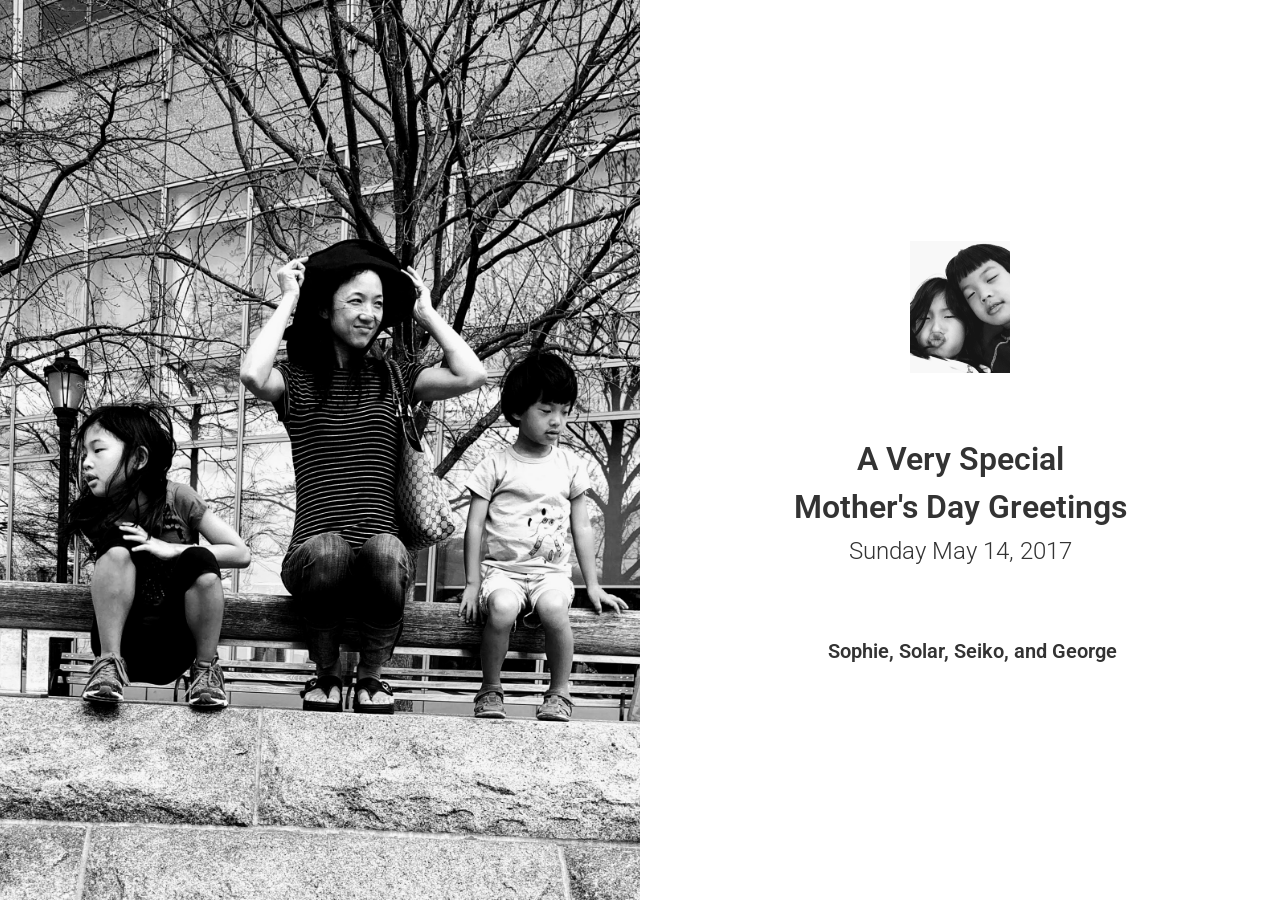
==== commit 2a2f042a: "made icon additions / changes" ====
--- a/pub/index.html
+++ b/pub/index.html
@@ -7,7 +7,7 @@
 
         <!-- SEO -->
         <title>A Very Special<br/>Mother's Day Greetings</title>
-        <meta name="description" content="A Very Special<br/>Mother's Day Greetings, by from Sophie, Solar, Seiko, and George">
+        <meta name="description" content="A Very Special<br/>Mother's Day Greetings, by <svg class='fa-heart-o' style='color:red'><use xlink:href='#fa-heart-o'></use></svg> Sophie, Solar, Seiko, and George">
 
         <!-- URL CANONICAL -->
         <!-- <link rel="canonical" href="http://your-url.com/"> -->
@@ -27,7 +27,7 @@
         <!-- SOCIAL CARDS (ADD YOUR INFO) -->
 
         <!-- FAVICONS -->
-        <link rel="shortcut icon" sizes="16x16" href="static/images/favicons/unisworks.png">
+        <link rel="shortcut icon" sizes="16x16" href="static/images/favicons/soso-heart.png">
 
         <!-- Android -->
         <meta name="mobile-web-app-capable" content="yes">
@@ -64,11 +64,12 @@
                   <br/>
                   <br/>
                   <br/>
-                  <h4 class="fadeIn"><strong>A Very Special<br/>Mother's Day Greetings</strong>
+                  <h4 class="fadeIn">
+                    <strong>A Very Special<br/>Mother's Day Greetings</strong>
                   </h4>
                   <p class="text-intro fadeIn">Sunday May 14, 2017
                   </p>
-                  <h5 class="fadeInUp slow"><br/><b>from Sophie, Solar, Seiko, and George</b></h5>
+                  <h5 class="fadeInUp slow"><br/><b><svg class='fa-heart-o' style='color:red'><use xlink:href='#fa-heart-o'></use></svg> Sophie, Solar, Seiko, and George</b></h5>
                 </div>
                 <!-- end .flex-content-->
               </div>
@@ -96,7 +97,46 @@
                 </figure>
                 <!-- end figure-->
                 <div class="flex-content aligncenter">
-                  <h4>Dear NaiNai, </h4><br/><br/><h2><strong>Happy Mother's Day</h2><br/><br/></strong><h4>Sunday, May 14, 2017</h4><br/><br/><p><b>Solar, Sophie, Seiko, and George</b></p>
+                  <h4>Dear Oba <svg class="fa-heart-o" style="color:red"><use xlink:href="#fa-heart-o"></use></svg></h4><br/><br/><h2><strong>Happy Mother's Day</h2><br/><br/></strong><h4>Sunday, May 14, 2017</h4><br/><br/><p><b>Solar, Sophie, Seiko, and George</b></p>
+                </div>
+                <!-- end .flex-content-->
+              </div>
+            </section>
+    
+            <section class="bg-white fullscreen">
+              <div class="card-50">
+                <figure>
+                  <img src="static/images/hmd17_photos/sophie_solar_icecream_3.jpg" alt="stars">
+                </figure>
+                <!-- end figure-->
+                <div class="flex-content aligncenter">
+                  <h4>Dear Obaba <svg class="fa-heart-o" style="color:red"><use xlink:href="#fa-heart-o"></use></svg></h4><br/><br/><h2><strong>Happy Mother's Day</h2><br/><br/></strong><h4>Sunday, May 14, 2017</h4><br/><br/><p><b>Solar, Sophie, Seiko, and George</b></p>
+                </div>
+                <!-- end .flex-content-->
+              </div>
+            </section>
+    
+            <section class="bg-white fullscreen">
+              <div class="card-50">
+                <figure>
+                  <img src="static/images/hmd17_photos/sophie_solar_icecream_3.jpg" alt="stars">
+                </figure>
+                <!-- end figure-->
+                <div class="flex-content aligncenter">
+                  <h4>Dear Setsuko-bachama <svg class="fa-heart-o" style="color:red"><use xlink:href="#fa-heart-o"></use></svg></h4><br/><br/><h2><strong>Happy Mother's Day</h2><br/><br/></strong><h4>Sunday, May 14, 2017</h4><br/><br/><p><b>Solar, Sophie, Seiko, and George</b></p>
+                </div>
+                <!-- end .flex-content-->
+              </div>
+            </section>
+    
+            <section class="bg-white fullscreen">
+              <div class="card-50">
+                <figure>
+                  <img src="static/images/hmd17_photos/sophie_solar_icecream_3.jpg" alt="stars">
+                </figure>
+                <!-- end figure-->
+                <div class="flex-content aligncenter">
+                  <h4>Dear Hako <svg class="fa-heart-o" style="color:red"><use xlink:href="#fa-heart-o"></use></svg></h4><br/><br/><h2><strong>Happy Mother's Day</h2><br/><br/></strong><h4>Sunday, May 14, 2017</h4><br/><br/><p><b>Solar, Sophie, Seiko, and George</b></p>
                 </div>
                 <!-- end .flex-content-->
               </div>
